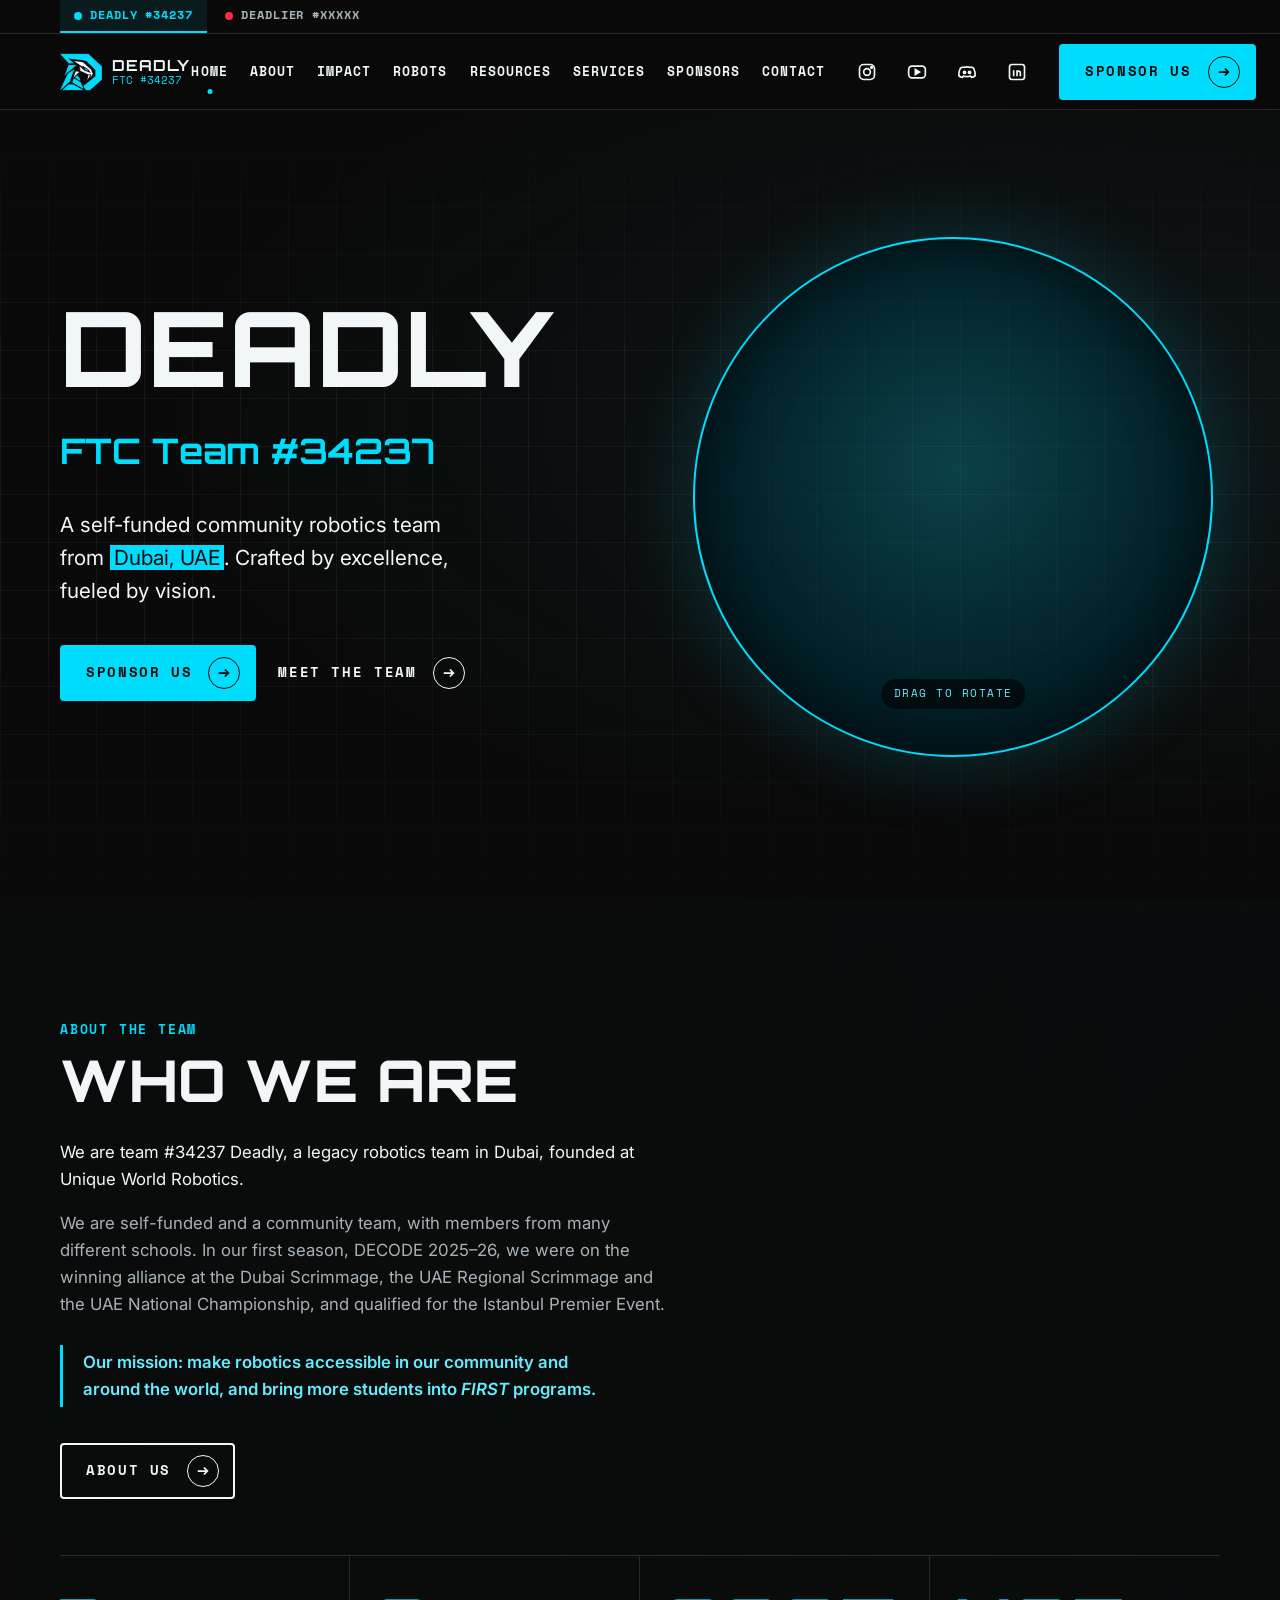
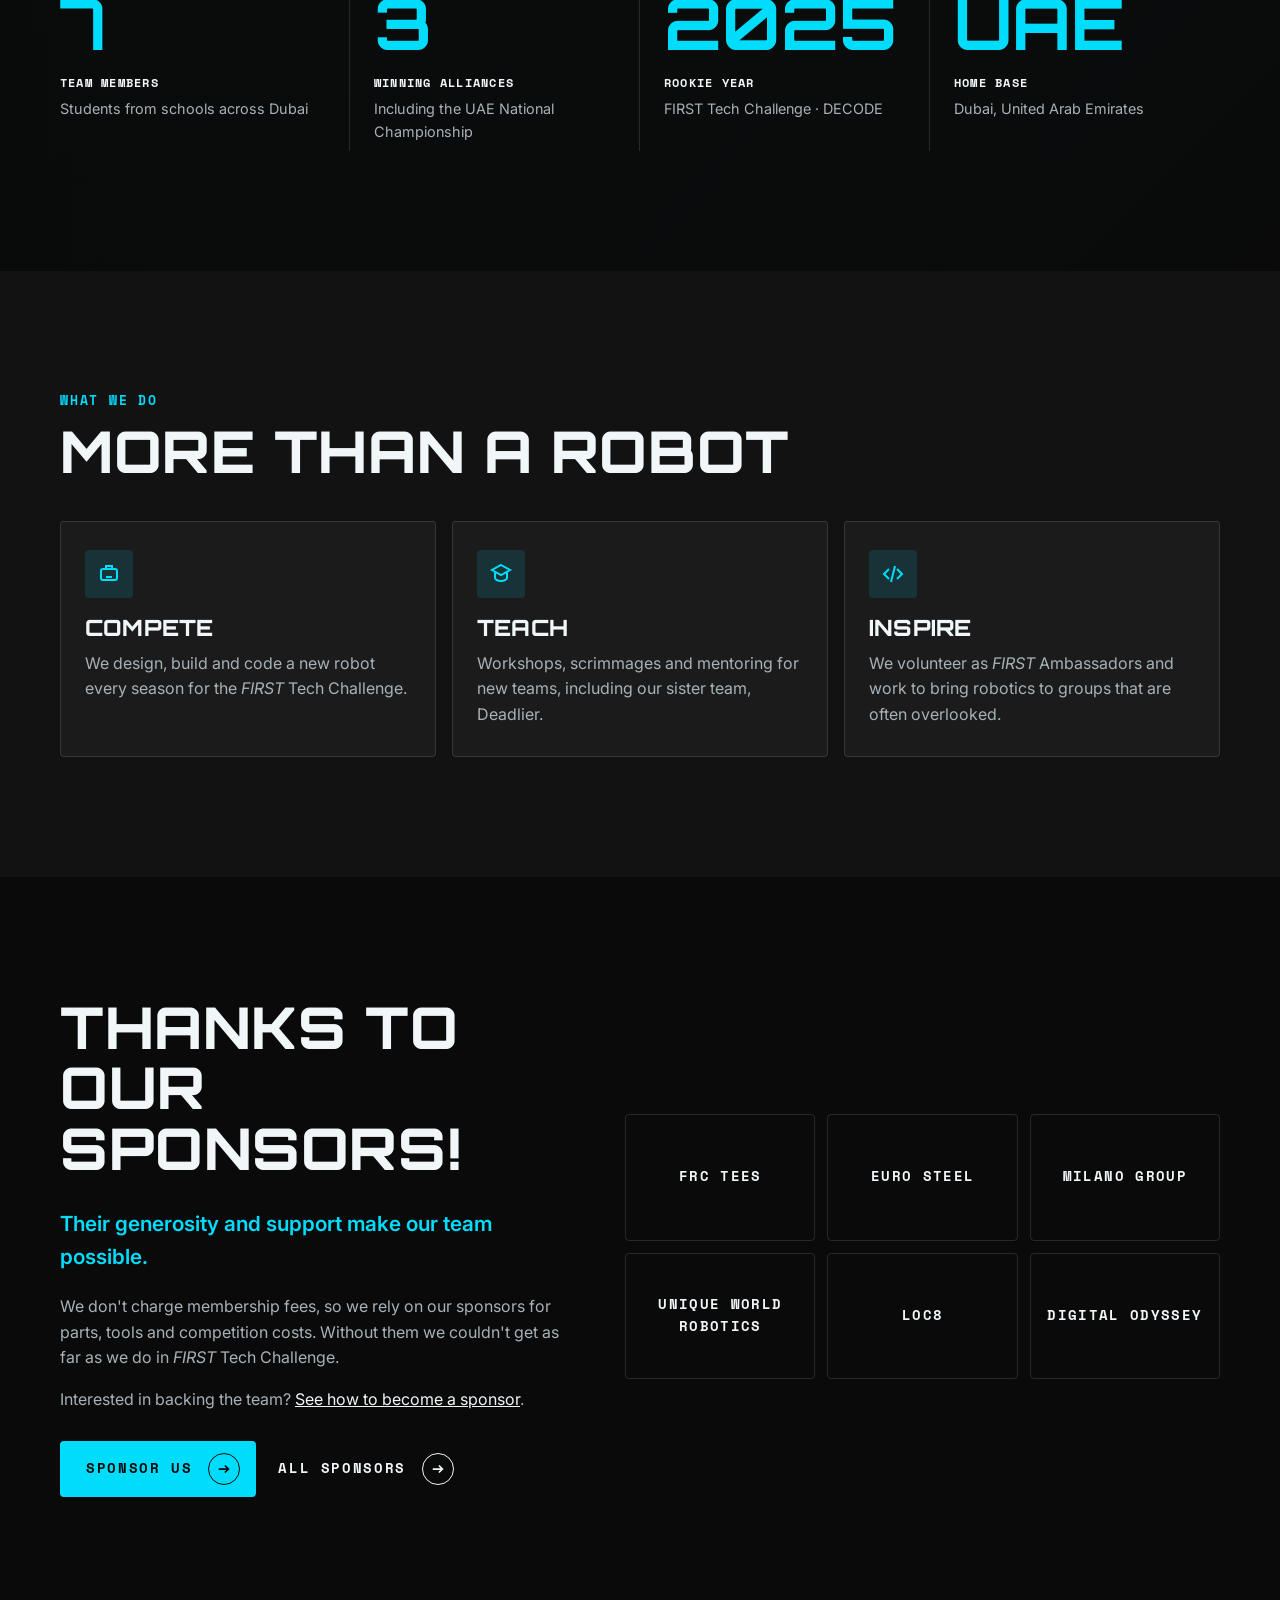
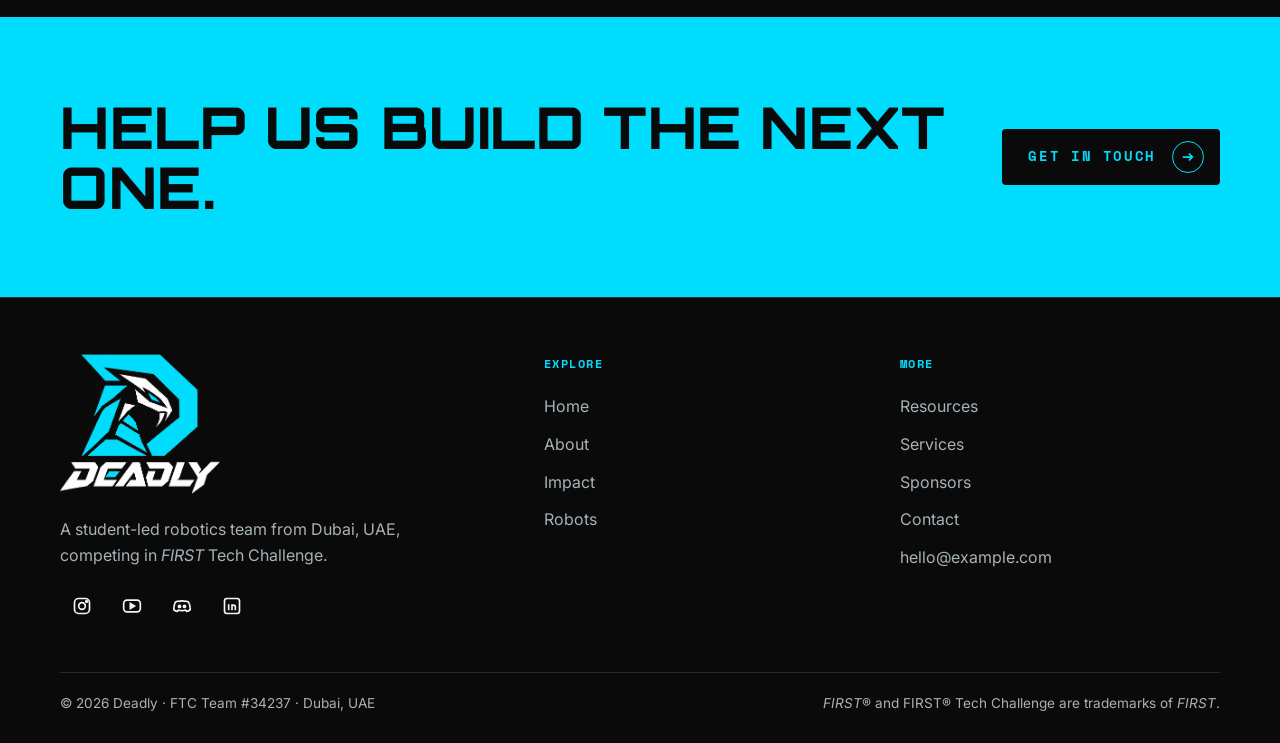
==== index.html @ f4e53aa3 "Fill in content from the portfolio draft and add a Deadlier tab Pulls Deadly's own content from the " ====
<!doctype html>
<html lang="en" class="no-js">
<head>
  <meta charset="utf-8">
  <meta name="viewport" content="width=device-width, initial-scale=1, viewport-fit=cover">
  <title>Deadly · FTC Team #34237</title>
  <meta name="description" content="Deadly is FIRST Tech Challenge Team #34237, a student-led robotics team from Dubai, UAE.">
  <meta name="theme-color" content="#0a0a0a">
  <link rel="icon" href="assets/img/logo.png" type="image/png">
  <link rel="apple-touch-icon" href="assets/img/apple-touch-icon.png">
  <link rel="preconnect" href="https://fonts.googleapis.com">
  <link rel="preconnect" href="https://fonts.gstatic.com" crossorigin>
  <link href="https://fonts.googleapis.com/css2?family=Inter:wght@400;500;600;700&family=Orbitron:wght@600;700;800&family=Space+Mono:wght@400;700&display=swap" rel="stylesheet">
  <link rel="stylesheet" href="assets/css/style.css">
</head>
<body>
  <div data-include="header"></div>

  <main id="main">
    <!-- HERO -->
    <!-- To show a team photo behind the hero, save it as assets/img/hero.jpg and change the next line to:
         <section class="hero" style="--hero-photo: url('assets/img/hero.jpg')"> -->
    <section class="hero">
      <div class="hero-bg" aria-hidden="true"></div>
      <div class="container">
        <div>
          <h1>Deadly</h1>
          <p class="team-no">FTC Team #34237</p>
          <p class="lead">A self-funded community robotics team from <span class="highlight">Dubai, UAE</span>. Crafted by excellence, fueled by vision.</p>
          <div class="btn-row">
            <a class="btn" href="sponsors.html#become">Sponsor us</a>
            <a class="btn btn--ghost" href="about.html#team">Meet the team</a>
          </div>
        </div>
        <div class="hero-visual">
          <canvas id="robot-cloud" aria-label="Rotating 3D point-cloud model of a robot showing team number 34237" role="img"></canvas>
          <span class="hint">Drag to rotate</span>
        </div>
      </div>
    </section>

    <!-- WHO WE ARE -->
    <!-- For a background photo: <section class="section section--photo" style="--section-photo: url('assets/img/team.jpg')"> -->
    <section class="section section--photo">
      <div class="container">
        <div class="prose reveal">
          <span class="eyebrow">About the team</span>
          <h2>Who we are</h2>
          <p class="lead">We are team #34237 Deadly, a legacy robotics team in Dubai, founded at Unique World Robotics.</p>
          <p class="muted">We are self-funded and a community team, with members from many different schools. In our first season, DECODE 2025–26, we were on the winning alliance at the Dubai Scrimmage, the UAE Regional Scrimmage and the UAE National Championship, and qualified for the Istanbul Premier Event.</p>
          <p class="mission">Our mission: make robotics accessible in our community and around the world, and bring more students into <em>FIRST</em> programs.</p>
          <a class="btn btn--outline" href="about.html">About us</a>
        </div>

        <div class="stats reveal">
          <div class="stat">
            <div class="stat-value" data-count="7">7</div>
            <div class="stat-label">Team members</div>
            <div class="stat-sub">Students from schools across Dubai</div>
          </div>
          <div class="stat">
            <div class="stat-value" data-count="3">3</div>
            <div class="stat-label">Winning alliances</div>
            <div class="stat-sub">Including the UAE National Championship</div>
          </div>
          <div class="stat">
            <div class="stat-value">2025</div>
            <div class="stat-label">Rookie year</div>
            <div class="stat-sub">FIRST Tech Challenge · DECODE</div>
          </div>
          <div class="stat">
            <div class="stat-value">UAE</div>
            <div class="stat-label">Home base</div>
            <div class="stat-sub">Dubai, United Arab Emirates</div>
          </div>
        </div>
      </div>
    </section>

    <!-- WHAT WE DO -->
    <section class="section section--alt">
      <div class="container">
        <div class="section-head reveal">
          <span class="eyebrow">What we do</span>
          <h2>More than a robot</h2>
        </div>
        <div class="grid grid--3">
          <article class="card reveal">
            <div class="icon"><svg viewBox="0 0 24 24" fill="none" stroke="currentColor" stroke-width="2"><rect x="4" y="7" width="16" height="11" rx="2"/><path d="M9 7V4h6v3M8 12h.01M16 12h.01M9 15h6"/></svg></div>
            <h3>Compete</h3>
            <p class="muted">We design, build and code a new robot every season for the <em>FIRST</em> Tech Challenge.</p>
          </article>
          <article class="card reveal">
            <div class="icon"><svg viewBox="0 0 24 24" fill="none" stroke="currentColor" stroke-width="2"><path d="M12 3l9 5-9 5-9-5 9-5z"/><path d="M6 10.5V16c0 1.5 2.7 3 6 3s6-1.5 6-3v-5.5"/></svg></div>
            <h3>Teach</h3>
            <p class="muted">Workshops, scrimmages and mentoring for new teams, including our sister team, Deadlier.</p>
          </article>
          <article class="card reveal">
            <div class="icon"><svg viewBox="0 0 24 24" fill="none" stroke="currentColor" stroke-width="2"><path d="M8 7l-5 5 5 5M16 7l5 5-5 5M14 4l-4 16"/></svg></div>
            <h3>Inspire</h3>
            <p class="muted">We volunteer as <em>FIRST</em> Ambassadors and work to bring robotics to groups that are often overlooked.</p>
          </article>
        </div>
      </div>
    </section>

    <!-- SPONSORS -->
    <section class="section">
      <div class="container sponsor-layout">
        <div class="reveal">
          <h2>Thanks to our sponsors!</h2>
          <p class="lead accent" style="font-weight:600">Their generosity and support make our team possible.</p>
          <p class="muted">We don't charge membership fees, so we rely on our sponsors for parts, tools and competition costs. Without them we couldn't get as far as we do in <em>FIRST</em> Tech Challenge.</p>
          <p class="muted">Interested in backing the team? <a href="sponsors.html#become" style="color:var(--text)">See how to become a sponsor</a>.</p>
          <div class="btn-row" style="margin-top:28px">
            <a class="btn" href="sponsors.html#become">Sponsor us</a>
            <a class="btn btn--ghost" href="sponsors.html">All sponsors</a>
          </div>
        </div>
        <!-- TODO: swap each name for a logo: <a class="sponsor-slot" href="..."><img src="assets/img/sponsors/name.png" alt="Sponsor name"></a> -->
        <div class="sponsor-grid reveal">
          <span class="sponsor-slot sponsor-slot--name">FRC Tees</span>
          <span class="sponsor-slot sponsor-slot--name">Euro Steel</span>
          <span class="sponsor-slot sponsor-slot--name">Milano Group</span>
          <span class="sponsor-slot sponsor-slot--name">Unique World Robotics</span>
          <span class="sponsor-slot sponsor-slot--name">LOC8</span>
          <span class="sponsor-slot sponsor-slot--name">Digital Odyssey</span>
        </div>
      </div>
    </section>

    <section class="cta-band">
      <div class="container">
        <h2>Help us build the next one.</h2>
        <a class="btn" href="contact.html">Get in touch</a>
      </div>
    </section>
  </main>

  <div data-include="footer"></div>
  <script src="assets/js/site.js"></script>
  <script src="assets/js/hero.js"></script>
</body>
</html>
---- assets/css/style.css ----
/* =========================================================
   Deadly · FTC Team #34237 — site styles
   Mobile-first. Brand colors live in :root below.
   ========================================================= */

:root {
  --cyan: #00dcfc;
  --cyan-bright: #66ebff;
  --cyan-deep: #0098b0;
  --cyan-rgb: 0, 220, 252;
  --tint: #032a33;
  --black: #0a0a0a;
  --black-2: #121212;
  --black-3: #1b1b1b;
  --line: rgba(255, 255, 255, 0.12);
  --text: #f1f6f8;
  --muted: #a7b2b8;

  --font-display: "Orbitron", "Arial Black", sans-serif;
  --font-mono: "Space Mono", ui-monospace, monospace;
  --font-body: "Inter", system-ui, -apple-system, "Segoe UI", sans-serif;

  --gutter: 16px;
  --max: 1240px;
  --header-h: 64px;
  --switch-h: 34px;
  --radius: 4px;
}

@media (min-width: 900px) {
  :root { --gutter: 40px; --header-h: 76px; }
}

*, *::before, *::after { box-sizing: border-box; }

html { scroll-behavior: smooth; -webkit-text-size-adjust: 100%; }

body {
  margin: 0;
  background: var(--black);
  color: var(--text);
  font-family: var(--font-body);
  font-size: 16px;
  line-height: 1.6;
  overflow-x: hidden;
}

img { max-width: 100%; display: block; }
a { color: inherit; }

::selection { background: var(--cyan); color: var(--black); }

.container {
  width: 100%;
  max-width: var(--max);
  margin: 0 auto;
  padding: 0 var(--gutter);
}

.skip-link {
  position: absolute; left: -999px; top: 8px;
  background: var(--cyan); color: var(--black);
  padding: 8px 12px; z-index: 100; font-weight: 700;
}
.skip-link:focus { left: 8px; }

:focus-visible { outline: 2px solid var(--cyan); outline-offset: 3px; }

/* ---------- Typography ---------- */

h1, h2, h3 {
  font-family: var(--font-display);
  font-weight: 800;
  line-height: 1.05;
  margin: 0 0 0.5em;
  letter-spacing: 0.01em;
  text-transform: uppercase;
}
h1 { font-size: clamp(2.6rem, 11vw, 6.5rem); }
h2 { font-size: clamp(1.9rem, 6.5vw, 3.6rem); }
h3 { font-size: clamp(1.1rem, 3.5vw, 1.4rem); }

p { margin: 0 0 1em; }

.eyebrow {
  font-family: var(--font-mono);
  font-weight: 700;
  text-transform: uppercase;
  letter-spacing: 0.14em;
  font-size: 0.8rem;
  color: var(--cyan);
  margin-bottom: 0.75em;
  display: block;
}

.accent { color: var(--cyan); }

.highlight {
  background: var(--cyan);
  color: var(--black);
  padding: 0 0.2em;
  -webkit-box-decoration-break: clone;
  box-decoration-break: clone;
}

.lead { font-size: clamp(1.05rem, 2.6vw, 1.3rem); }
.muted { color: var(--muted); }

/* ---------- Buttons ---------- */

.btn {
  display: inline-flex;
  align-items: center;
  gap: 16px;
  min-height: 52px;
  padding: 10px 14px 10px 24px;
  font-family: var(--font-mono);
  font-weight: 700;
  font-size: 0.85rem;
  letter-spacing: 0.12em;
  text-transform: uppercase;
  text-decoration: none;
  border: 2px solid var(--cyan);
  background: var(--cyan);
  color: var(--black);
  border-radius: var(--radius);
  cursor: pointer;
  white-space: nowrap;
  transition: background 0.2s, color 0.2s, transform 0.2s;
}
.btn .arrow {
  width: 32px; height: 32px;
  border: 1.5px solid currentColor;
  border-radius: 50%;
  display: grid; place-items: center;
  flex-shrink: 0;
  transition: transform 0.2s;
}
.btn .arrow svg { width: 14px; height: 14px; }
.btn:hover { background: var(--cyan-bright); border-color: var(--cyan-bright); }
.btn:hover .arrow { transform: translateX(3px); }

.btn--outline { background: transparent; color: var(--text); border-color: var(--text); }
.btn--outline:hover { background: var(--text); color: var(--black); border-color: var(--text); }

.btn--ghost { background: transparent; color: var(--text); border-color: transparent; padding-left: 0; }
.btn--ghost:hover { background: transparent; color: var(--cyan); border-color: transparent; }

.btn-row { display: flex; flex-wrap: wrap; gap: 12px 20px; align-items: center; }

/* ---------- Team switcher + header ---------- */

.site-top { position: sticky; top: 0; z-index: 50; }

.team-switch {
  height: var(--switch-h);
  background: var(--black);
  border-bottom: 1px solid var(--line);
}
.team-switch .container { height: 100%; display: flex; gap: 4px; }
.team-switch a {
  --tab: 0, 220, 252;
  display: flex; align-items: center; gap: 8px;
  padding: 0 14px;
  font-family: var(--font-mono); font-weight: 700; font-size: 0.72rem;
  letter-spacing: 0.08em; text-transform: uppercase; text-decoration: none;
  color: var(--muted);
  border-bottom: 2px solid transparent;
  transition: color 0.2s, background 0.2s;
}
.team-switch a::before {
  content: ""; width: 8px; height: 8px; border-radius: 50%;
  background: rgb(var(--tab));
}
.team-switch a.deadlier { --tab: 255, 42, 61; }
.team-switch a:hover { color: var(--text); background: var(--black-3); }
.team-switch a[aria-current="true"] {
  color: rgb(var(--tab));
  border-bottom-color: rgb(var(--tab));
  background: rgba(var(--tab), 0.08);
}

.site-header {
  height: var(--header-h);
  background: rgba(10, 10, 10, 0.97);
  border-bottom: 1px solid var(--line);
}
.site-header .container {
  height: 100%;
  display: flex;
  align-items: center;
  justify-content: space-between;
  gap: 16px;
}

.brand { display: flex; align-items: center; gap: 10px; text-decoration: none; }
.brand img { height: 42px; width: auto; }
.brand-text { display: flex; flex-direction: column; line-height: 1.05; }
.brand-text strong { font-family: var(--font-display); font-size: 0.95rem; letter-spacing: 0.06em; }
.brand-text span { font-family: var(--font-mono); font-size: 0.7rem; color: var(--cyan); }

.nav-toggle {
  width: 48px; height: 48px;
  display: grid; place-items: center;
  background: transparent;
  border: 1px solid var(--line);
  border-radius: var(--radius);
  color: var(--text);
  cursor: pointer;
}
.nav-toggle span, .nav-toggle span::before, .nav-toggle span::after {
  display: block; width: 22px; height: 2px; background: currentColor;
  position: relative; transition: transform 0.25s, background 0.25s;
}
.nav-toggle span::before, .nav-toggle span::after { content: ""; position: absolute; left: 0; }
.nav-toggle span::before { top: -7px; }
.nav-toggle span::after { top: 7px; }
.nav-open .nav-toggle span { background: transparent; }
.nav-open .nav-toggle span::before { transform: translateY(7px) rotate(45deg); }
.nav-open .nav-toggle span::after { transform: translateY(-7px) rotate(-45deg); }

.site-nav {
  position: fixed;
  inset: calc(var(--switch-h) + var(--header-h)) 0 0 0;
  background: var(--black);
  padding: 24px var(--gutter) 40px;
  display: flex;
  flex-direction: column;
  gap: 28px;
  overflow-y: auto;
  opacity: 0;
  transform: translateY(-12px);
  visibility: hidden;
  transition: opacity 0.25s ease, transform 0.25s ease, visibility 0s linear 0.25s;
}
.nav-open .site-nav { opacity: 1; transform: none; visibility: visible; transition: opacity 0.25s ease, transform 0.25s ease; }
.nav-open { overflow: hidden; }

.nav-links { list-style: none; margin: 0; padding: 0; }
.nav-links a {
  display: block;
  padding: 14px 0;
  border-bottom: 1px solid var(--line);
  font-family: var(--font-mono);
  font-weight: 700;
  font-size: 1.05rem;
  letter-spacing: 0.08em;
  text-transform: uppercase;
  text-decoration: none;
}
.nav-links a[aria-current="page"] { color: var(--cyan); }

.socials { display: flex; gap: 6px; }
.socials a {
  width: 44px; height: 44px;
  display: grid; place-items: center;
  border-radius: var(--radius);
  color: var(--text);
  transition: color 0.2s, background 0.2s;
}
.socials a:hover { color: var(--cyan); background: var(--black-3); }
.socials svg { width: 20px; height: 20px; }

@media (min-width: 1100px) {
  /* blur only on desktop: on mobile it would trap the fixed menu panel inside the header */
  .site-header {
    background: rgba(10, 10, 10, 0.88);
    backdrop-filter: blur(10px);
    -webkit-backdrop-filter: blur(10px);
  }
  .nav-toggle { display: none; }
  .site-nav {
    position: static;
    opacity: 1;
    transform: none;
    visibility: visible;
    background: transparent;
    padding: 0;
    flex-direction: row;
    align-items: center;
    gap: 20px;
    overflow: visible;
    flex: 1;
    justify-content: flex-end;
    transition: none;
  }
  .nav-links { display: flex; gap: 22px; margin-right: auto; margin-left: 28px; }
  .nav-links a {
    border: 0;
    padding: 6px 0;
    font-size: 0.82rem;
    position: relative;
  }
  .nav-links a[aria-current="page"] { color: var(--text); }
  .nav-links a::after {
    content: ""; position: absolute; left: 50%; bottom: -6px;
    width: 5px; height: 5px; border-radius: 50%;
    background: var(--cyan);
    transform: translateX(-50%) scale(0);
    transition: transform 0.2s;
  }
  .nav-links a:hover::after, .nav-links a[aria-current="page"]::after { transform: translateX(-50%) scale(1); }
  .site-nav .btn { min-height: 48px; }
}

/* ---------- Hero ---------- */

.hero {
  position: relative;
  min-height: calc(100svh - var(--switch-h) - var(--header-h));
  display: flex;
  align-items: center;
  padding: 48px 0 64px;
  overflow: hidden;
  isolation: isolate;
}
.hero-bg {
  position: absolute; inset: 0; z-index: -1;
  background:
    linear-gradient(90deg, rgba(10,10,10,0.95) 0%, rgba(10,10,10,0.7) 55%, rgba(10,10,10,0.55) 100%),
    radial-gradient(ellipse at 75% 40%, rgba(var(--cyan-rgb), 0.18), transparent 60%),
    var(--hero-photo, none) center / cover no-repeat,
    var(--black);
  filter: saturate(0.6);
}
.hero-bg::after {
  /* faint grid, echoing a competition field */
  content: ""; position: absolute; inset: 0;
  background-image:
    linear-gradient(var(--line) 1px, transparent 1px),
    linear-gradient(90deg, var(--line) 1px, transparent 1px);
  background-size: 48px 48px;
  mask-image: linear-gradient(180deg, transparent, #000 30%, #000 70%, transparent);
  -webkit-mask-image: linear-gradient(180deg, transparent, #000 30%, #000 70%, transparent);
  opacity: 0.35;
}

.hero .container { display: grid; gap: 40px; align-items: center; }
.hero h1 { margin-bottom: 0.2em; }
.hero .team-no {
  font-family: var(--font-display);
  font-weight: 700;
  color: var(--cyan);
  font-size: clamp(1.4rem, 5vw, 2.2rem);
  margin: 0 0 0.8em;
}
.hero .lead { max-width: 30ch; margin-bottom: 1.8em; }

.hero-visual {
  position: relative;
  width: min(100%, 520px);
  aspect-ratio: 1;
  margin: 0 auto;
  border-radius: 50%;
  border: 2px solid var(--cyan);
  background: radial-gradient(circle at 50% 45%, rgba(var(--cyan-rgb), 0.22), rgba(0,30,38,0.85) 70%);
  box-shadow: 0 0 80px rgba(var(--cyan-rgb), 0.18), inset 0 0 60px rgba(0,0,0,0.6);
  overflow: hidden;
  touch-action: pan-y;
  cursor: grab;
}
.hero-visual:active { cursor: grabbing; }
.hero-visual canvas { width: 100%; height: 100%; display: block; }
.hero-visual .hint {
  position: absolute; left: 50%; bottom: 9%;
  transform: translateX(-50%);
  font-family: var(--font-mono); font-size: 0.68rem; letter-spacing: 0.14em;
  text-transform: uppercase; color: var(--cyan-bright);
  background: rgba(0,0,0,0.6); padding: 6px 12px; border-radius: 99px;
  white-space: nowrap; pointer-events: none;
}

@media (min-width: 900px) {
  .hero .container { grid-template-columns: 1.1fr 1fr; }
}

/* ---------- Sections ---------- */

.section { padding: clamp(64px, 12vw, 120px) 0; position: relative; }
.section--alt { background: var(--black-2); }
.section--photo { isolation: isolate; overflow: hidden; }
.section--photo::before {
  content: ""; position: absolute; inset: 0; z-index: -1;
  background:
    linear-gradient(90deg, rgba(10,10,10,0.96) 0%, rgba(10,10,10,0.82) 50%, rgba(10,10,10,0.6) 100%),
    var(--section-photo, none) center / cover no-repeat,
    linear-gradient(135deg, #021a20, var(--black));
  filter: saturate(0.6);
}

.section-head { max-width: 760px; margin-bottom: 40px; }

.prose { max-width: 620px; }
.prose p { font-size: 1.05rem; }

.mission {
  border-left: 3px solid var(--cyan);
  padding: 4px 0 4px 20px;
  margin: 28px 0 36px;
  color: var(--cyan-bright);
  font-weight: 600;
  font-size: 1.08rem;
  max-width: 560px;
}

/* ---------- Stats ---------- */

.stats {
  display: grid;
  grid-template-columns: repeat(2, 1fr);
  margin-top: 56px;
  border-top: 1px solid var(--line);
}
.stat {
  padding: 24px 16px 8px 0;
  border-bottom: 1px solid var(--line);
}
.stat:nth-child(odd) { padding-right: 16px; border-right: 1px solid var(--line); }
.stat:nth-child(even) { padding-left: 16px; }
.stat-value {
  font-family: var(--font-display);
  font-weight: 700;
  color: var(--cyan);
  font-size: clamp(2.4rem, 10vw, 4.4rem);
  line-height: 1;
  margin-bottom: 14px;
}
.stat-value sup { font-size: 0.45em; }
.stat-label {
  font-family: var(--font-mono); font-weight: 700; text-transform: uppercase;
  letter-spacing: 0.1em; font-size: 0.78rem; margin-bottom: 4px;
}
.stat-sub { color: var(--muted); font-size: 0.9rem; }

@media (min-width: 900px) {
  .stats { grid-template-columns: repeat(4, 1fr); }
  .stat, .stat:nth-child(odd), .stat:nth-child(even) {
    padding: 32px 24px 8px; border-bottom: 0; border-right: 1px solid var(--line);
  }
  .stat:first-child { padding-left: 0; }
  .stat:last-child { border-right: 0; }
}

/* ---------- Cards / grids ---------- */

.grid { display: grid; gap: 16px; }
@media (min-width: 640px) { .grid--2, .grid--3, .grid--4 { grid-template-columns: repeat(2, 1fr); } }
@media (min-width: 960px) {
  .grid--3 { grid-template-columns: repeat(3, 1fr); }
  .grid--4 { grid-template-columns: repeat(4, 1fr); }
}

.card {
  background: var(--black-3);
  border: 1px solid var(--line);
  border-radius: var(--radius);
  padding: 28px 24px;
  transition: border-color 0.2s, transform 0.2s;
}
.card:hover { border-color: var(--cyan); transform: translateY(-3px); }
.card .icon {
  width: 48px; height: 48px; display: grid; place-items: center;
  background: rgba(var(--cyan-rgb), 0.12); color: var(--cyan);
  border-radius: var(--radius); margin-bottom: 18px;
}
.card .icon svg { width: 24px; height: 24px; }
.card p:last-child { margin-bottom: 0; }
.card ul { margin: 0; padding-left: 18px; }
.card li + li { margin-top: 6px; }
.card .tag {
  display: inline-block; font-family: var(--font-mono); font-size: 0.72rem;
  letter-spacing: 0.1em; text-transform: uppercase; color: var(--cyan);
  margin-bottom: 10px;
}

/* ---------- Team members ---------- */

.member { text-align: left; padding: 0; overflow: hidden; }
.member .photo {
  aspect-ratio: 1;
  background: linear-gradient(135deg, var(--tint), #111);
  display: grid; place-items: center;
  font-family: var(--font-display); font-size: 2.6rem; color: var(--cyan);
  overflow: hidden;
}
.member .photo img { width: 100%; height: 100%; object-fit: cover; filter: grayscale(0.2); }
.member .info { padding: 16px 18px 20px; }
.member h3 { margin-bottom: 4px; font-size: 1rem; }
.member .role { font-family: var(--font-mono); font-size: 0.78rem; color: var(--cyan); text-transform: uppercase; letter-spacing: 0.08em; }

.member-grid { grid-template-columns: repeat(2, 1fr); }
@media (min-width: 760px) { .member-grid { grid-template-columns: repeat(3, 1fr); } }
@media (min-width: 1060px) { .member-grid { grid-template-columns: repeat(4, 1fr); } }

/* ---------- Sponsors ---------- */

.sponsor-layout { display: grid; gap: 48px; align-items: center; }
@media (min-width: 960px) { .sponsor-layout { grid-template-columns: 1fr 1.15fr; } }

.sponsor-grid {
  display: grid;
  grid-template-columns: repeat(2, 1fr);
  gap: 12px;
}
@media (min-width: 640px) { .sponsor-grid { grid-template-columns: repeat(3, 1fr); } }

.sponsor-slot {
  aspect-ratio: 3 / 2;
  display: grid; place-items: center;
  border: 1px dashed rgba(var(--cyan-rgb), 0.4);
  border-radius: var(--radius);
  color: var(--muted);
  font-family: var(--font-mono);
  font-size: 0.75rem;
  letter-spacing: 0.1em;
  text-transform: uppercase;
  text-align: center;
  padding: 12px;
  text-decoration: none;
  transition: border-color 0.2s, color 0.2s, background 0.2s;
}
.sponsor-slot:hover { border-color: var(--cyan); color: var(--cyan); background: rgba(var(--cyan-rgb), 0.05); }
.sponsor-slot--name {
  border-style: solid; border-color: var(--line);
  color: var(--text); font-size: 0.85rem; font-weight: 700;
}
.sponsor-slot img { max-height: 70%; width: auto; filter: grayscale(1) brightness(1.6); transition: filter 0.2s; }
.sponsor-slot:hover img { filter: none; }

.badge {
  display: inline-flex; align-items: center; gap: 8px;
  color: var(--muted); font-size: 0.9rem; margin-top: 20px;
}
.badge svg { width: 18px; height: 18px; color: var(--cyan); }

.tier { display: flex; flex-direction: column; }
.tier h3 { color: var(--cyan); margin-bottom: 6px; }
.tier .price {
  font-family: var(--font-display); font-weight: 800;
  font-size: clamp(2rem, 7vw, 2.4rem); line-height: 1; margin: 0 0 20px;
}
.tier--platinum { border-color: var(--cyan); background: linear-gradient(180deg, rgba(var(--cyan-rgb), 0.12), var(--black-3) 60%); }
.benefits { list-style: none; margin: 0; padding: 0; }
.benefits li {
  display: flex; justify-content: space-between; align-items: baseline; gap: 12px;
  padding: 10px 0; border-top: 1px solid var(--line); font-size: 0.92rem;
}
.benefits span { color: var(--muted); white-space: nowrap; }
.benefits strong { text-align: right; font-weight: 600; }
.benefits strong.no { color: #5f686d; font-weight: 400; }

/* ---------- Budget breakdown ---------- */

.budget { display: grid; gap: 16px; }
@media (min-width: 760px) { .budget { grid-template-columns: repeat(2, 1fr); } }
.budget .card h3 { display: flex; justify-content: space-between; gap: 12px; }
.budget .card h3 span { color: var(--cyan); }
.bar { height: 6px; background: var(--black); border-radius: 3px; margin: 4px 0 16px; overflow: hidden; }
.bar span { display: block; height: 100%; background: var(--cyan); }

.quote {
  font-size: clamp(1.15rem, 3vw, 1.5rem); font-weight: 600; line-height: 1.4;
  margin: 0 0 12px; max-width: 34ch;
}

/* ---------- Page hero (inner pages) ---------- */

.page-hero {
  padding: clamp(56px, 12vw, 110px) 0 clamp(40px, 8vw, 70px);
  border-bottom: 1px solid var(--line);
  background:
    radial-gradient(ellipse at 85% 0%, rgba(var(--cyan-rgb), 0.2), transparent 55%),
    var(--black);
}
.page-hero h1 { font-size: clamp(2.3rem, 9vw, 5rem); }
.page-hero p { max-width: 620px; }

/* ---------- Timeline ---------- */

.timeline { list-style: none; margin: 0; padding: 0; border-left: 2px solid var(--line); }
.timeline li { position: relative; padding: 0 0 32px 28px; }
.timeline li::before {
  content: ""; position: absolute; left: -7px; top: 6px;
  width: 12px; height: 12px; border-radius: 50%;
  background: var(--cyan); box-shadow: 0 0 0 4px var(--black);
}
.timeline .when { font-family: var(--font-mono); color: var(--cyan); font-size: 0.8rem; letter-spacing: 0.1em; text-transform: uppercase; }
.timeline h3 { margin: 4px 0 6px; }

/* ---------- Forms ---------- */

.form { display: grid; gap: 16px; }
.field label {
  display: block; font-family: var(--font-mono); font-size: 0.78rem;
  letter-spacing: 0.1em; text-transform: uppercase; margin-bottom: 6px;
}
.field input, .field textarea, .field select {
  width: 100%; min-height: 50px;
  background: var(--black-3); color: var(--text);
  border: 1px solid var(--line); border-radius: var(--radius);
  padding: 12px 14px; font: inherit; font-size: 16px; /* 16px stops iOS zoom */
}
.field textarea { min-height: 140px; resize: vertical; }
.field input:focus, .field textarea:focus, .field select:focus { outline: none; border-color: var(--cyan); }

.contact-layout { display: grid; gap: 40px; }
@media (min-width: 900px) { .contact-layout { grid-template-columns: 1fr 1.2fr; } }
.contact-list { list-style: none; padding: 0; margin: 0 0 28px; }
.contact-list li { padding: 14px 0; border-bottom: 1px solid var(--line); }
.contact-list span { display: block; font-family: var(--font-mono); font-size: 0.75rem; color: var(--cyan); letter-spacing: 0.1em; text-transform: uppercase; }
.contact-list a { text-decoration: none; font-weight: 600; }
.contact-list a:hover { color: var(--cyan); }

/* ---------- CTA band ---------- */

.cta-band {
  background: var(--cyan);
  color: var(--black);
  padding: clamp(48px, 9vw, 80px) 0;
}
.cta-band .container { display: grid; gap: 24px; align-items: center; }
.cta-band h2 { margin: 0; }
.cta-band .btn { background: var(--black); color: var(--cyan); border-color: var(--black); }
.cta-band .btn:hover { background: #222; border-color: #222; }
@media (min-width: 900px) { .cta-band .container { grid-template-columns: 1fr auto; } }

/* ---------- Footer ---------- */

.site-footer { border-top: 1px solid var(--line); padding: 56px 0 28px; background: var(--black); }
.footer-grid { display: grid; gap: 36px; }
@media (min-width: 760px) { .footer-grid { grid-template-columns: 1.4fr 1fr 1fr; } }
.footer-logo { display: inline-block; }
.footer-logo img { width: 160px; height: auto; }
.site-footer h4 {
  font-family: var(--font-mono); font-size: 0.78rem; letter-spacing: 0.12em;
  text-transform: uppercase; color: var(--cyan); margin: 0 0 14px;
}
.site-footer ul { list-style: none; margin: 0; padding: 0; }
.site-footer li a { display: inline-block; padding: 6px 0; text-decoration: none; color: var(--muted); }
.site-footer li a:hover { color: var(--cyan); }
.footer-bottom {
  margin-top: 44px; padding-top: 20px; border-top: 1px solid var(--line);
  display: flex; flex-wrap: wrap; gap: 8px 24px; justify-content: space-between;
  color: var(--muted); font-size: 0.85rem;
}

/* ---------- Deadlier theme (sister team) ----------
   Pages with <html data-team="deadlier"> swap the cyan accent for red.
   The logo is tinted red until Deadlier has its own. */

[data-team="deadlier"] {
  --cyan: #ff2a3d;
  --cyan-bright: #ff6b78;
  --cyan-deep: #b3101f;
  --cyan-rgb: 255, 42, 61;
  --tint: #330309;
}
[data-team="deadlier"] .brand img,
[data-team="deadlier"] .footer-logo img { filter: hue-rotate(165deg) saturate(1.4); }

/* ---------- Placeholder marker (remove once real content is in) ---------- */

.todo {
  outline: 1px dashed rgba(var(--cyan-rgb), 0.55);
  outline-offset: 4px;
}

/* ---------- Reveal on scroll ---------- */

.reveal { opacity: 0; transform: translateY(24px); transition: opacity 0.7s ease, transform 0.7s ease; }
.reveal.is-visible { opacity: 1; transform: none; }
.no-js .reveal { opacity: 1; transform: none; }

@media (prefers-reduced-motion: reduce) {
  html { scroll-behavior: auto; }
  .reveal { opacity: 1; transform: none; transition: none; }
  * { transition-duration: 0.01ms !important; animation-duration: 0.01ms !important; }
}
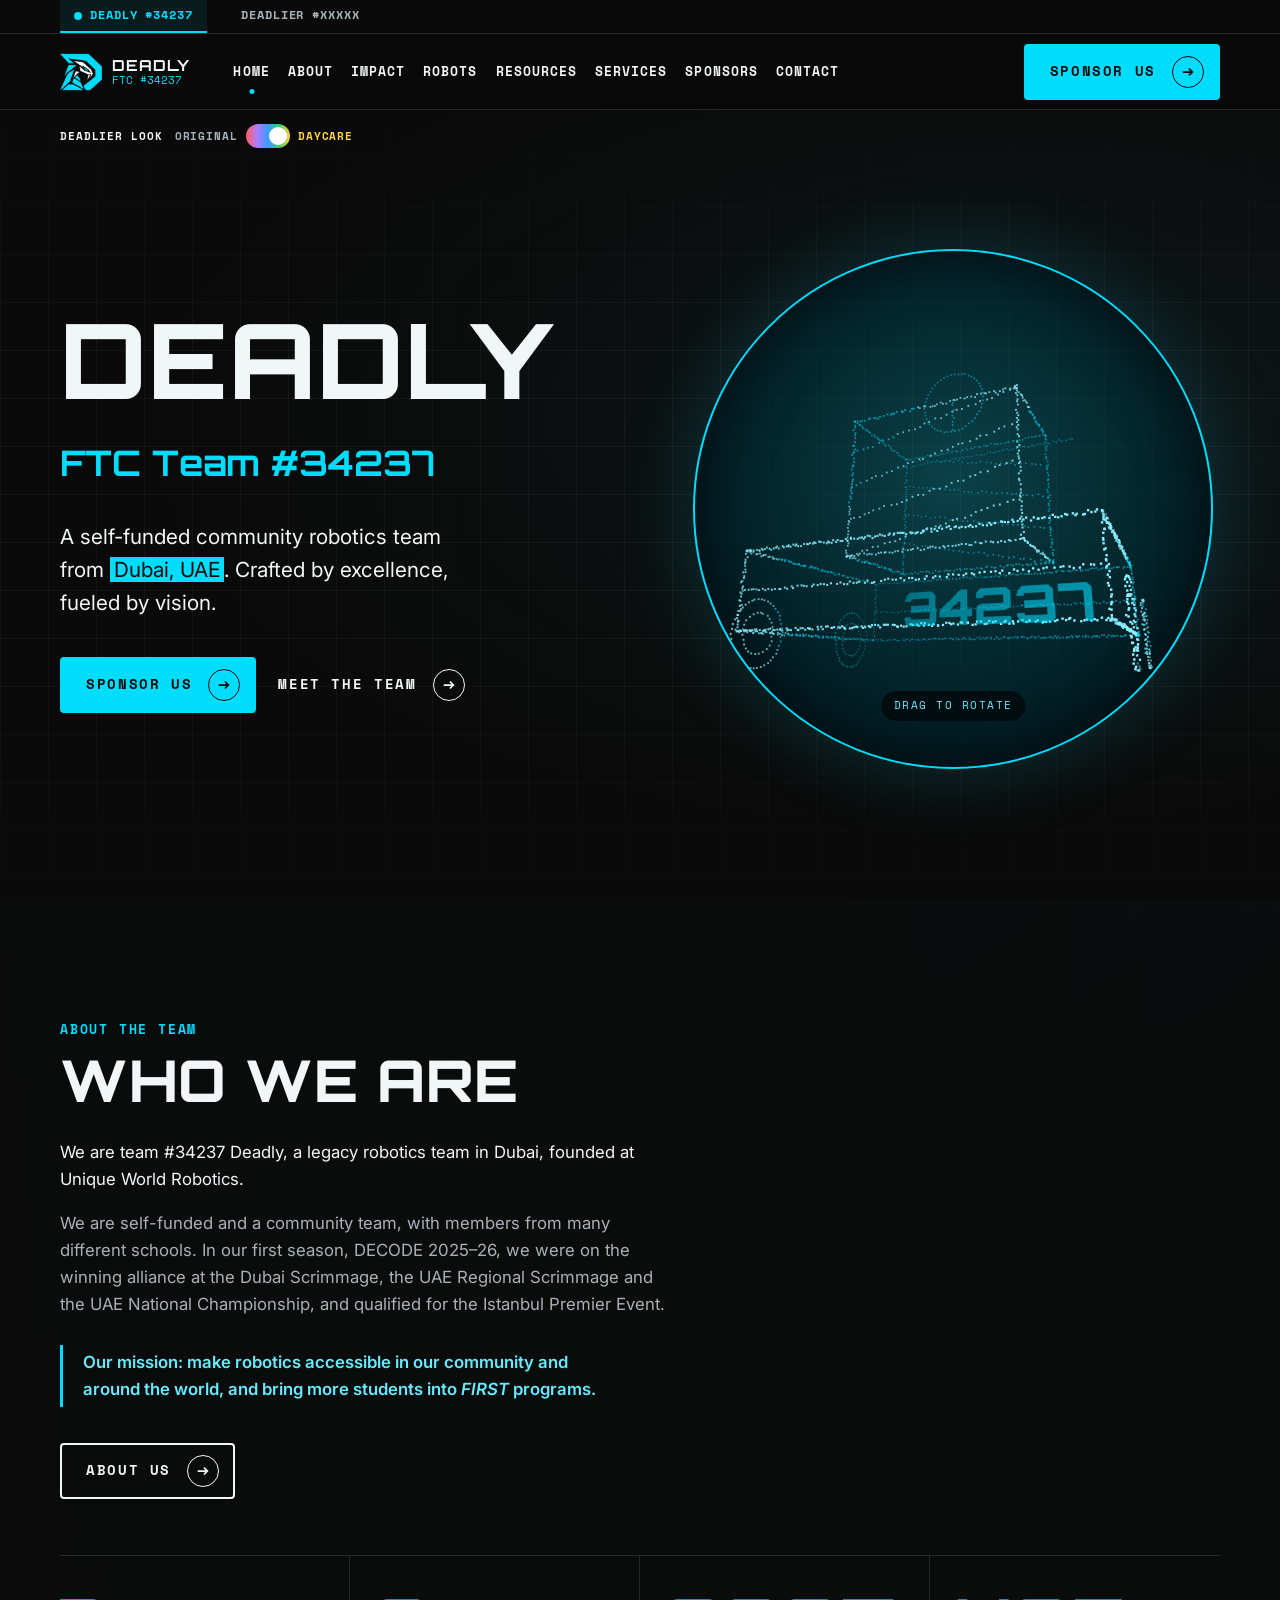
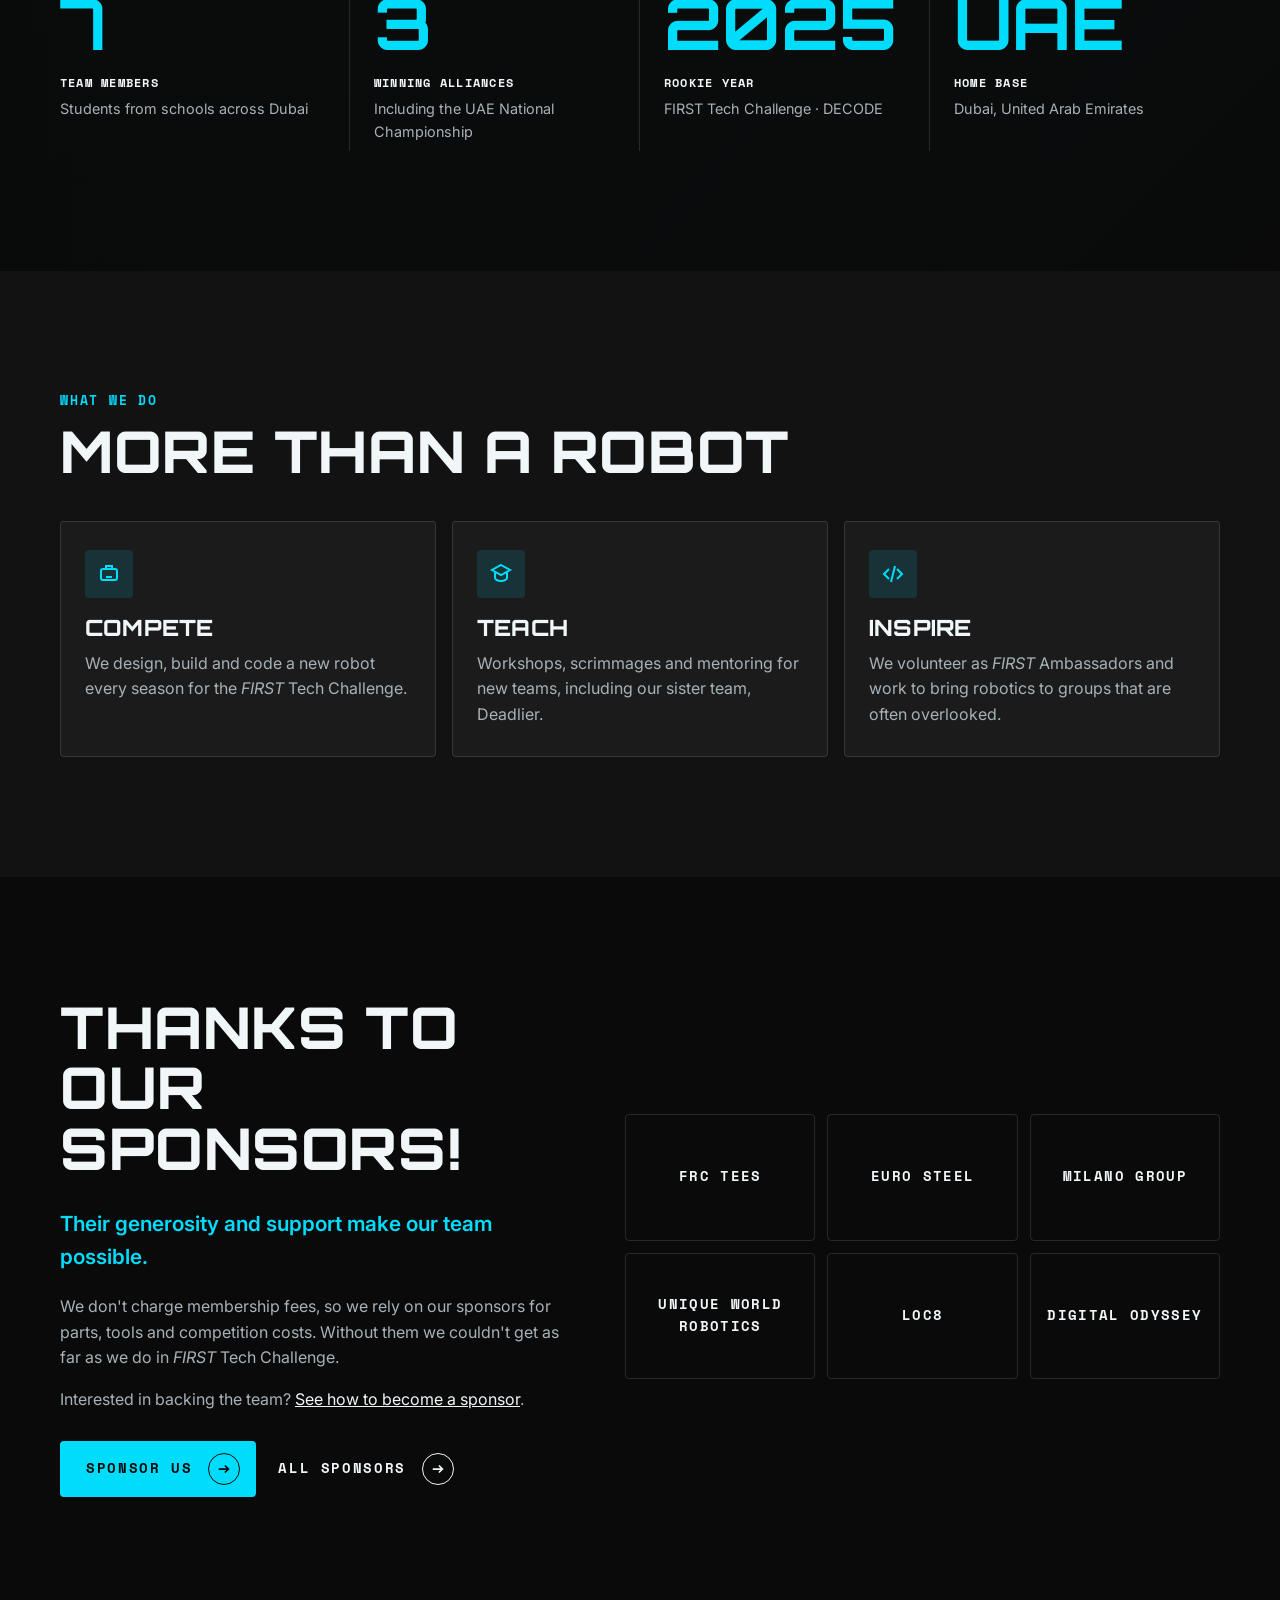
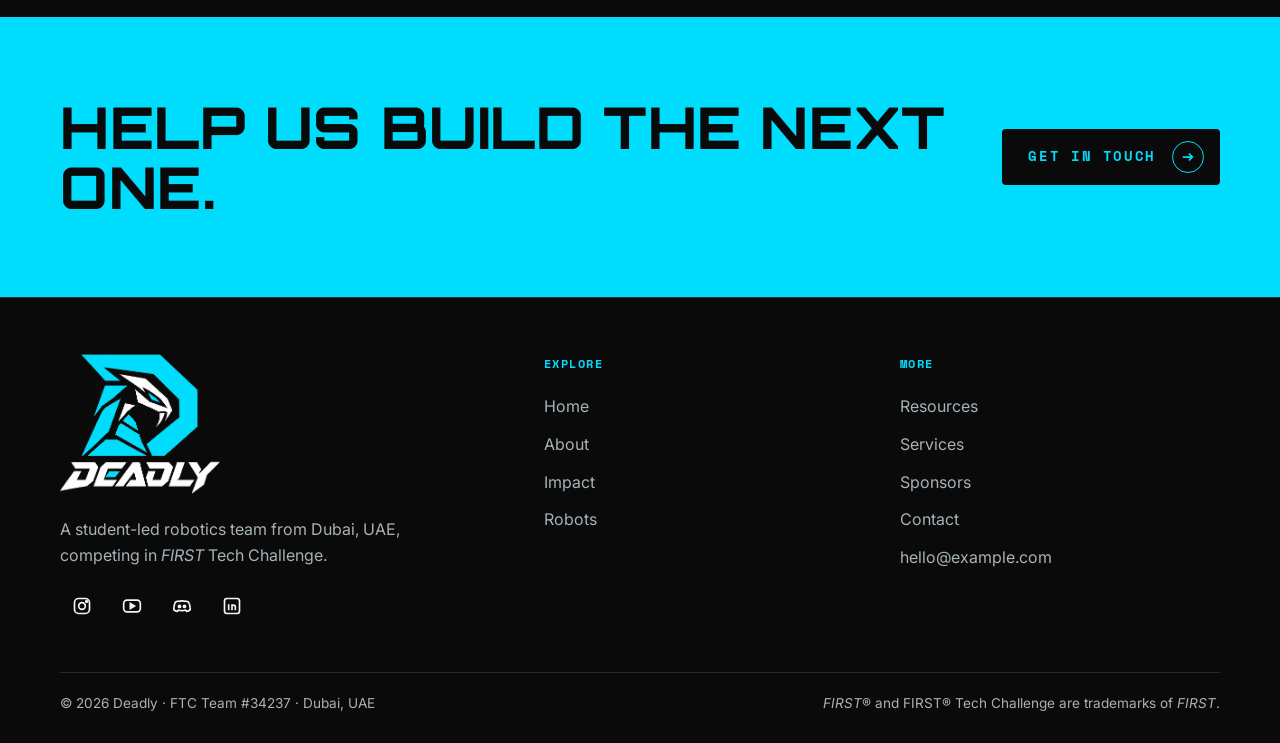
==== commit 023f38fe: "Add a Deadlier look switch to the top left of the home page Lets visitors flip the Deadlier pages be" ====
--- a/index.html
+++ b/index.html
@@ -22,6 +22,8 @@
          <section class="hero" style="--hero-photo: url('assets/img/hero.jpg')"> -->
     <section class="hero">
       <div class="hero-bg" aria-hidden="true"></div>
+      <!-- Switches the Deadlier pages between the original orange look and the daycare look -->
+      <div class="look-toggle" data-look-toggle></div>
       <div class="container">
         <div>
           <h1>Deadly</h1>
--- a/assets/css/style.css
+++ b/assets/css/style.css
@@ -172,7 +172,7 @@
   content: ""; width: 8px; height: 8px; border-radius: 50%;
   background: rgb(var(--tab));
 }
-.team-switch a.deadlier { --tab: 255, 42, 61; }
+.team-switch a.deadlier { --tab: 255, 122, 26; }
 .team-switch a:hover { color: var(--text); background: var(--black-3); }
 .team-switch a[aria-current="true"] {
   color: rgb(var(--tab));
@@ -193,7 +193,7 @@
   gap: 16px;
 }
 
-.brand { display: flex; align-items: center; gap: 10px; text-decoration: none; }
+.brand { display: flex; align-items: center; gap: 10px; text-decoration: none; flex-shrink: 0; }
 .brand img { height: 42px; width: auto; }
 .brand-text { display: flex; flex-direction: column; line-height: 1.05; }
 .brand-text strong { font-family: var(--font-display); font-size: 0.95rem; letter-spacing: 0.06em; }
@@ -284,7 +284,7 @@
     justify-content: flex-end;
     transition: none;
   }
-  .nav-links { display: flex; gap: 22px; margin-right: auto; margin-left: 28px; }
+  .nav-links { display: flex; gap: 18px; margin-right: auto; margin-left: 28px; }
   .nav-links a {
     border: 0;
     padding: 6px 0;
@@ -302,6 +302,10 @@
   .nav-links a:hover::after, .nav-links a[aria-current="page"]::after { transform: translateX(-50%) scale(1); }
   .site-nav .btn { min-height: 48px; }
 }
+@media (min-width: 1100px) and (max-width: 1359px) {
+  /* not enough room for the icons next to the menu; they are still in the footer */
+  .site-nav .socials { display: none; }
+}
 
 /* ---------- Hero ---------- */
 
@@ -575,6 +579,39 @@
 .page-hero h1 { font-size: clamp(2.3rem, 9vw, 5rem); }
 .page-hero p { max-width: 620px; }
 
+/* Page hero with a full-bleed, cyan-tinted background photo */
+.page-hero--bg {
+  position: relative;
+  isolation: isolate;
+  overflow: hidden;
+  min-height: clamp(420px, 72vh, 640px);
+  display: flex;
+  align-items: center;
+  background: var(--black);
+}
+.page-hero-bg {
+  position: absolute; inset: 0; z-index: -3;
+  background: 82% center / cover no-repeat;
+  filter: grayscale(1) contrast(1.1) brightness(0.75);
+}
+@media (min-width: 760px) { .page-hero-bg { background-position: 70% center; } }
+/* tint the photo cyan, like the brand color */
+.page-hero--bg::before {
+  content: ""; position: absolute; inset: 0; z-index: -2;
+  background: var(--cyan);
+  mix-blend-mode: multiply;
+  opacity: 0.85;
+}
+/* darken toward the text so it stays readable */
+.page-hero--bg::after {
+  content: ""; position: absolute; inset: 0; z-index: -1;
+  background:
+    linear-gradient(90deg, rgba(10, 10, 10, 0.88) 0%, rgba(10, 10, 10, 0.6) 55%, rgba(10, 10, 10, 0.35) 100%),
+    linear-gradient(0deg, rgba(10, 10, 10, 0.7) 0%, transparent 35%);
+}
+.page-hero--bg .lead { color: var(--text); }
+.page-hero--bg .container { width: 100%; }
+
 /* ---------- Timeline ---------- */
 
 .timeline { list-style: none; margin: 0; padding: 0; border-left: 2px solid var(--line); }
@@ -645,18 +682,129 @@
 }
 
 /* ---------- Deadlier theme (sister team) ----------
-   Pages with <html data-team="deadlier"> swap the cyan accent for red.
-   The logo is tinted red until Deadlier has its own. */
+   Pages with <html data-team="deadlier"> use Deadlier's colors. There are
+   two looks, picked by DEADLIER.look in assets/js/site.js:
+   - "orange":  orange accent with the orange dragon logo
+   - "daycare": crayon colors (no orange), Fredoka headings, rounder
+                corners and the duckling logo (*-daycare.png) */
 
 [data-team="deadlier"] {
-  --cyan: #ff2a3d;
-  --cyan-bright: #ff6b78;
-  --cyan-deep: #b3101f;
-  --cyan-rgb: 255, 42, 61;
-  --tint: #330309;
-}
-[data-team="deadlier"] .brand img,
-[data-team="deadlier"] .footer-logo img { filter: hue-rotate(165deg) saturate(1.4); }
+  --cyan: #ff7a1a;
+  --cyan-bright: #ffa15c;
+  --cyan-deep: #c25200;
+  --cyan-rgb: 255, 122, 26;
+  --tint: #331905;
+}
+
+[data-team="deadlier"][data-look="daycare"] {
+  --red: #ff5a5f;
+  --yellow: #ffd23f;
+  --green: #3ccf6e;
+  --blue: #3a9bff;
+  --purple: #b07cff;
+  --rainbow: linear-gradient(90deg, var(--red), var(--purple), var(--blue), var(--green), var(--yellow));
+
+  --cyan: var(--yellow);
+  --cyan-bright: #ffe27a;
+  --cyan-deep: #d9a900;
+  --cyan-rgb: 255, 210, 63;
+  --tint: #2e2606;
+  --font-display: "Fredoka", "Arial Rounded MT Bold", sans-serif;
+  --radius: 16px;
+}
+
+/* Each repeated item picks the next crayon */
+[data-team="deadlier"][data-look="daycare"] :is(.card, .stat, .timeline li, .eyebrow):nth-child(5n+1) { --c: var(--red); }
+[data-team="deadlier"][data-look="daycare"] :is(.card, .stat, .timeline li, .eyebrow):nth-child(5n+2) { --c: var(--yellow); }
+[data-team="deadlier"][data-look="daycare"] :is(.card, .stat, .timeline li, .eyebrow):nth-child(5n+3) { --c: var(--green); }
+[data-team="deadlier"][data-look="daycare"] :is(.card, .stat, .timeline li, .eyebrow):nth-child(5n+4) { --c: var(--blue); }
+[data-team="deadlier"][data-look="daycare"] :is(.card, .stat, .timeline li, .eyebrow):nth-child(5n) { --c: var(--purple); }
+
+[data-team="deadlier"][data-look="daycare"] h1, [data-team="deadlier"][data-look="daycare"] h2, [data-team="deadlier"][data-look="daycare"] h3 {
+  font-weight: 700; letter-spacing: 0.02em;
+}
+[data-team="deadlier"][data-look="daycare"] .accent {
+  background: var(--rainbow); -webkit-background-clip: text; background-clip: text; color: transparent;
+}
+[data-team="deadlier"][data-look="daycare"] .eyebrow { color: var(--c, var(--yellow)); }
+[data-team="deadlier"][data-look="daycare"] .section:nth-of-type(6n+2) .eyebrow { color: var(--green); }
+[data-team="deadlier"][data-look="daycare"] .section:nth-of-type(6n+3) .eyebrow { color: var(--blue); }
+[data-team="deadlier"][data-look="daycare"] .section:nth-of-type(6n+4) .eyebrow { color: var(--purple); }
+[data-team="deadlier"][data-look="daycare"] .section:nth-of-type(6n+5) .eyebrow { color: var(--red); }
+
+[data-team="deadlier"][data-look="daycare"] .btn { border-radius: 999px; background: var(--yellow); border-color: var(--yellow); }
+[data-team="deadlier"][data-look="daycare"] .btn:hover { background: var(--green); border-color: var(--green); }
+[data-team="deadlier"][data-look="daycare"] .btn--outline, [data-team="deadlier"][data-look="daycare"] .btn--ghost { background: transparent; }
+[data-team="deadlier"][data-look="daycare"] .btn--outline { border-color: var(--blue); }
+[data-team="deadlier"][data-look="daycare"] .btn--outline:hover { background: var(--blue); border-color: var(--blue); }
+[data-team="deadlier"][data-look="daycare"] .btn--ghost { border-color: transparent; }
+[data-team="deadlier"][data-look="daycare"] .btn--ghost:hover { color: var(--green); }
+
+[data-team="deadlier"][data-look="daycare"] .page-hero {
+  background:
+    radial-gradient(circle at 88% 10%, rgba(58, 155, 255, 0.25), transparent 30%),
+    radial-gradient(circle at 70% 85%, rgba(255, 210, 63, 0.18), transparent 28%),
+    radial-gradient(circle at 98% 70%, rgba(255, 90, 95, 0.2), transparent 25%),
+    radial-gradient(circle at 55% 20%, rgba(60, 207, 110, 0.14), transparent 25%),
+    var(--black);
+  border-bottom: 0;
+  position: relative;
+}
+[data-team="deadlier"][data-look="daycare"] .page-hero::after,
+[data-team="deadlier"][data-look="daycare"] .cta-band::before {
+  content: ""; display: block; height: 6px; background: var(--rainbow);
+}
+[data-team="deadlier"][data-look="daycare"] .page-hero::after { position: absolute; left: 0; right: 0; bottom: 0; }
+
+[data-team="deadlier"][data-look="daycare"] .card { border-top: 4px solid var(--c, var(--yellow)); }
+[data-team="deadlier"][data-look="daycare"] .card:hover { border-color: var(--c, var(--yellow)); transform: translateY(-4px) rotate(-0.6deg); }
+[data-team="deadlier"][data-look="daycare"] .card .icon { background: color-mix(in srgb, var(--c, var(--yellow)) 18%, transparent); color: var(--c, var(--yellow)); border-radius: 50%; }
+[data-team="deadlier"][data-look="daycare"] .card .tag { color: var(--c, var(--yellow)); }
+[data-team="deadlier"][data-look="daycare"] .member .photo {
+  background: linear-gradient(135deg, color-mix(in srgb, var(--c) 35%, #111), #111);
+  color: var(--c);
+}
+[data-team="deadlier"][data-look="daycare"] .member .role { color: var(--c); }
+
+[data-team="deadlier"][data-look="daycare"] .stat-value { color: var(--c, var(--yellow)); }
+[data-team="deadlier"][data-look="daycare"] .timeline li::before { background: var(--c, var(--yellow)); }
+[data-team="deadlier"][data-look="daycare"] .timeline .when { color: var(--c, var(--yellow)); }
+[data-team="deadlier"][data-look="daycare"] .mission { border-left-color: var(--green); color: var(--yellow); }
+
+[data-team="deadlier"][data-look="daycare"] .cta-band { background: var(--yellow); padding-top: 0; }
+[data-team="deadlier"][data-look="daycare"] .cta-band::before { margin-bottom: clamp(48px, 9vw, 80px); }
+[data-team="deadlier"][data-look="daycare"] .cta-band .btn { color: var(--yellow); background: var(--black); border-color: var(--black); }
+
+[data-look="daycare"] .team-switch a.deadlier { --tab: 255, 210, 63; }
+[data-look="daycare"] .team-switch a.deadlier::before { background: conic-gradient(var(--red), var(--yellow), var(--green), var(--blue), var(--purple), var(--red)); }
+[data-team="deadlier"][data-look="daycare"] .nav-links a::after { background: var(--yellow); }
+
+/* ---------- Deadlier look switch (top left of the home page) ---------- */
+
+.look-toggle {
+  position: absolute; top: 14px; left: var(--gutter); z-index: 2;
+  display: flex; align-items: center; gap: 8px;
+  font-family: var(--font-mono); font-size: 0.7rem; font-weight: 700;
+  letter-spacing: 0.08em; text-transform: uppercase; color: var(--muted);
+}
+@media (min-width: 1240px) { .look-toggle { left: calc((100vw - var(--max)) / 2 + var(--gutter)); } }
+.look-toggle-label { color: var(--text); margin-right: 4px; }
+.look-toggle-opt { transition: color 0.2s; }
+.look-toggle-opt.is-on[data-opt="orange"] { color: #ff7a1a; }
+.look-toggle-opt.is-on[data-opt="daycare"] { color: #ffd23f; }
+.look-switch {
+  position: relative; width: 44px; height: 24px; flex: none;
+  border: 0; border-radius: 999px; padding: 0; cursor: pointer;
+  background: #ff7a1a;
+}
+.look-switch[aria-checked="true"] { background: linear-gradient(90deg, #ff5a5f, #b07cff, #3a9bff, #3ccf6e, #ffd23f); }
+.look-switch .knob {
+  position: absolute; top: 3px; left: 3px; width: 18px; height: 18px;
+  border-radius: 50%; background: #fff; transition: transform 0.2s;
+}
+.look-switch[aria-checked="true"] .knob { transform: translateX(20px); }
+/* the hero needs room above its content for the switch */
+.hero:has(.look-toggle) { padding-top: 72px; }
 
 /* ---------- Placeholder marker (remove once real content is in) ---------- */
 
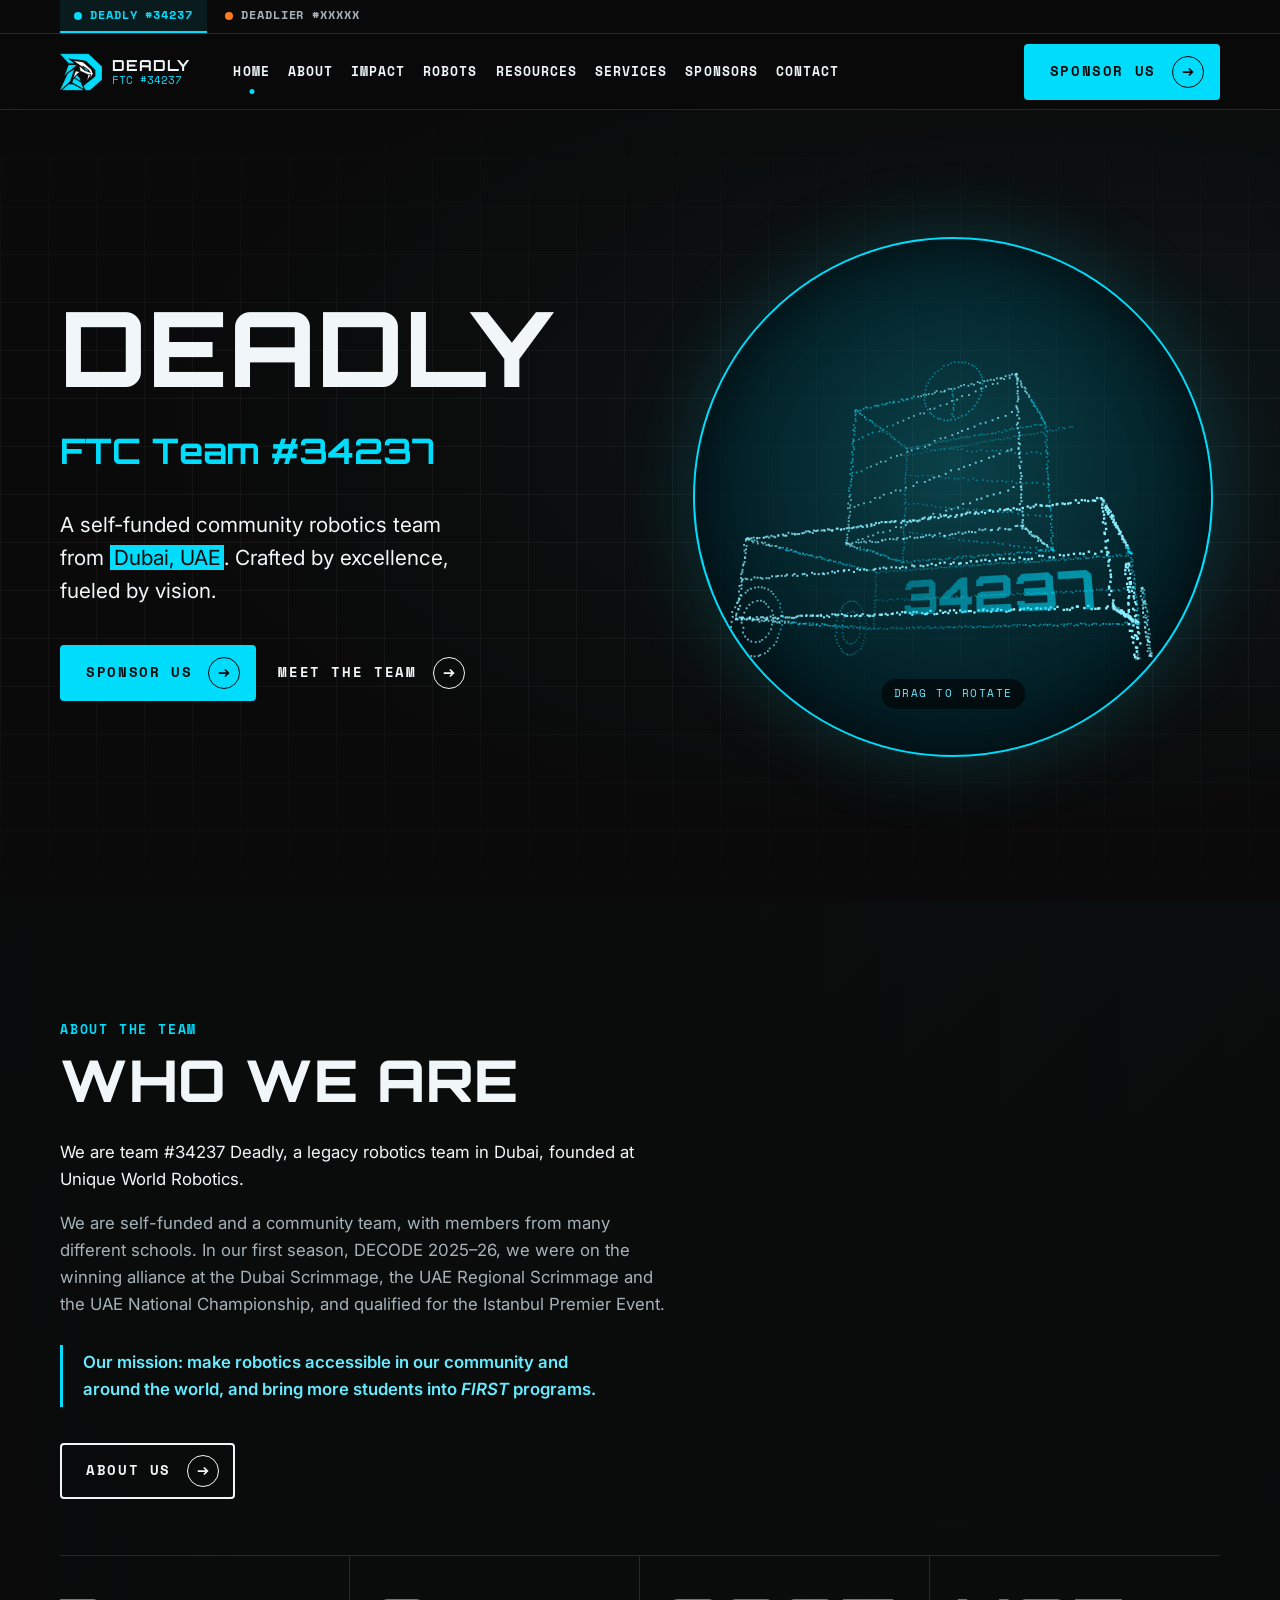
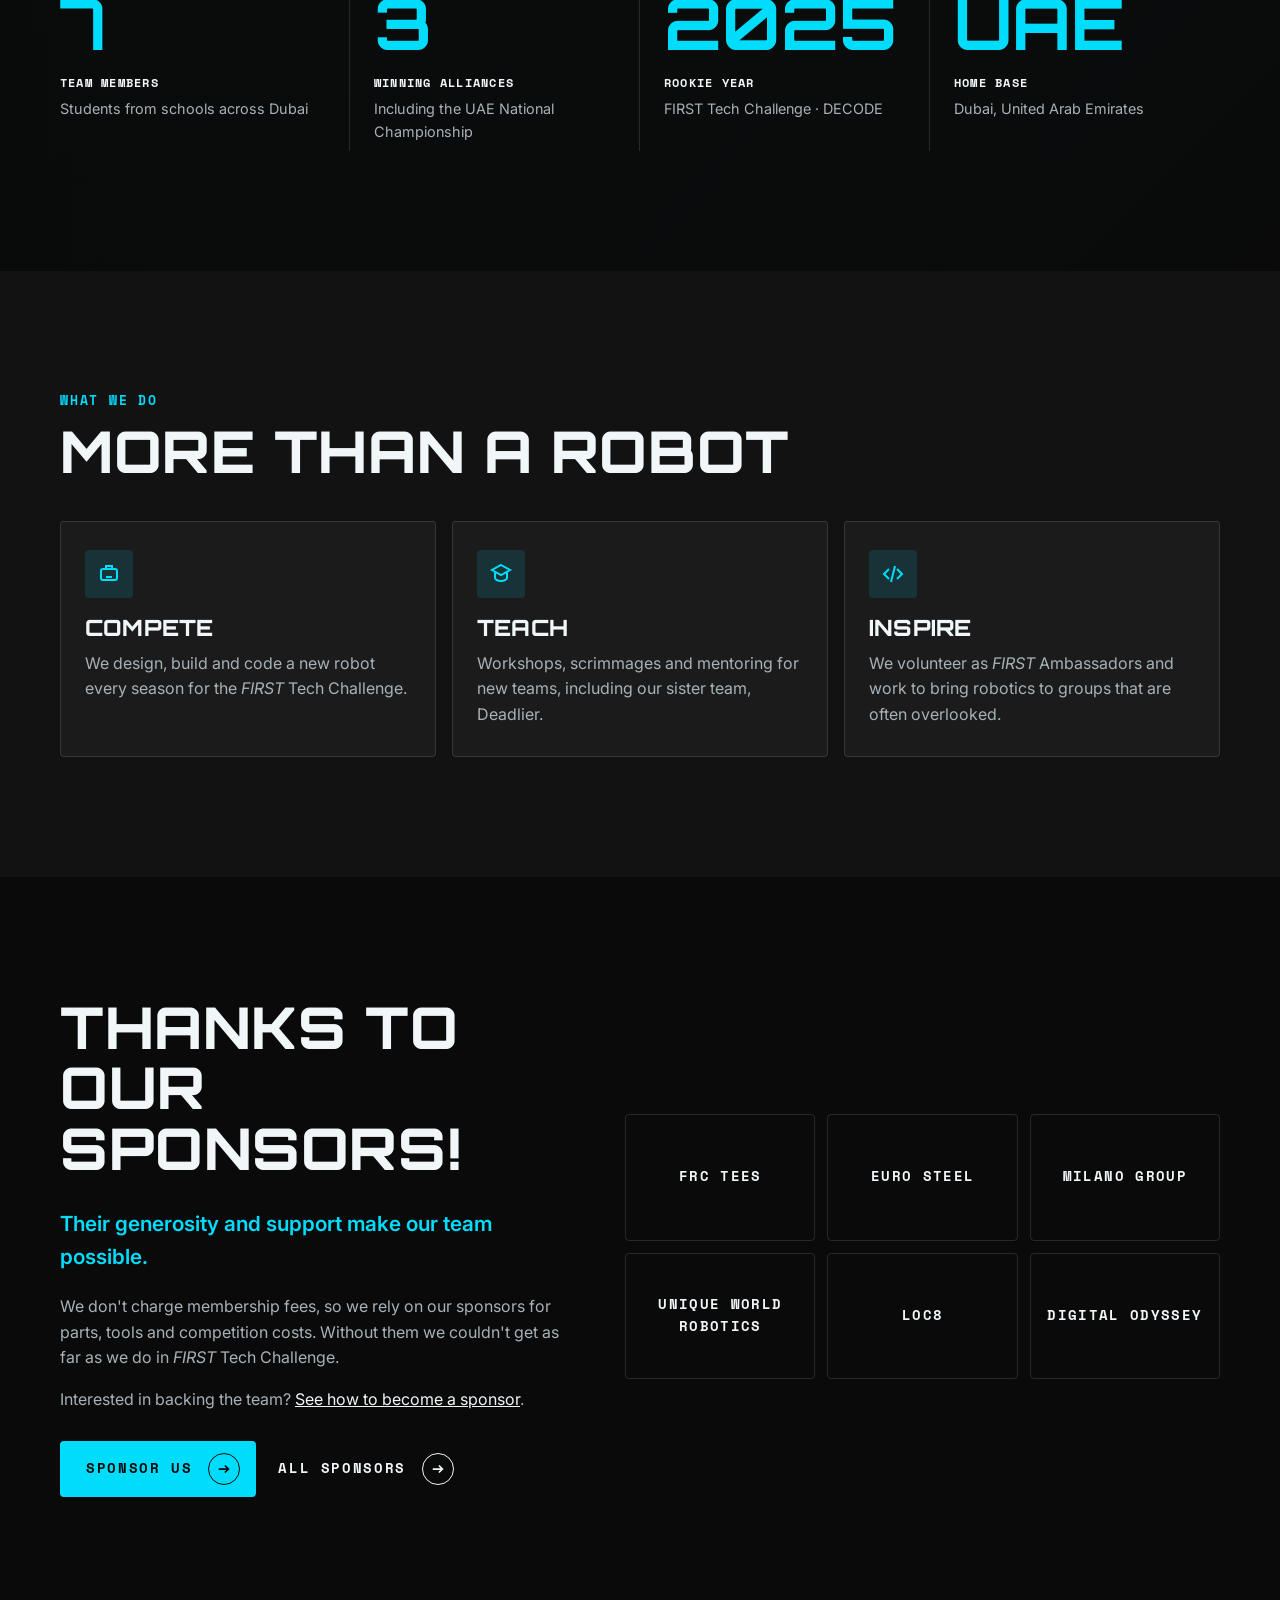
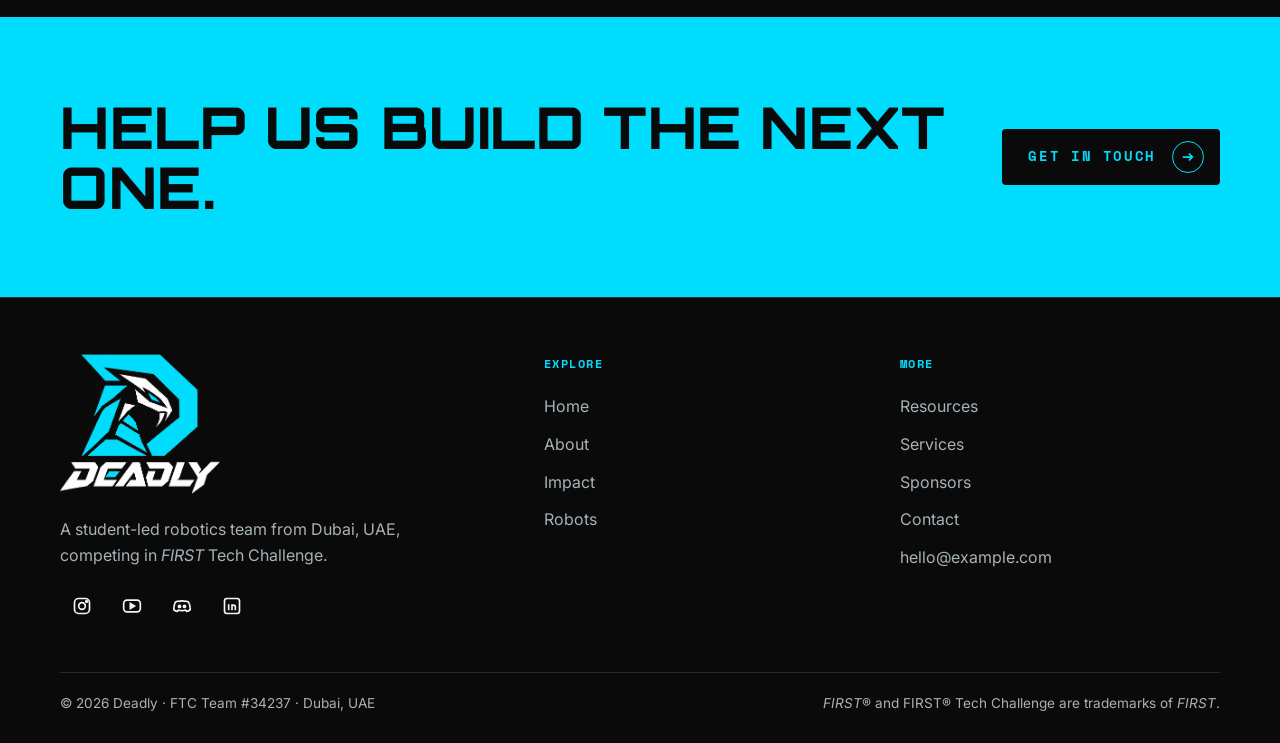
==== commit b7d3d956: "Remove the daycare look and the look switch Reverts the daycare look (crayon colors and duckling log" ====
--- a/index.html
+++ b/index.html
@@ -22,8 +22,6 @@
          <section class="hero" style="--hero-photo: url('assets/img/hero.jpg')"> -->
     <section class="hero">
       <div class="hero-bg" aria-hidden="true"></div>
-      <!-- Switches the Deadlier pages between the original orange look and the daycare look -->
-      <div class="look-toggle" data-look-toggle></div>
       <div class="container">
         <div>
           <h1>Deadly</h1>
--- a/assets/css/style.css
+++ b/assets/css/style.css
@@ -682,11 +682,8 @@
 }
 
 /* ---------- Deadlier theme (sister team) ----------
-   Pages with <html data-team="deadlier"> use Deadlier's colors. There are
-   two looks, picked by DEADLIER.look in assets/js/site.js:
-   - "orange":  orange accent with the orange dragon logo
-   - "daycare": crayon colors (no orange), Fredoka headings, rounder
-                corners and the duckling logo (*-daycare.png) */
+   Pages with <html data-team="deadlier"> swap the cyan accent for orange
+   and use the orange logo files (logo-deadlier.png, logo-full-deadlier.png). */
 
 [data-team="deadlier"] {
   --cyan: #ff7a1a;
@@ -696,116 +693,6 @@
   --tint: #331905;
 }
 
-[data-team="deadlier"][data-look="daycare"] {
-  --red: #ff5a5f;
-  --yellow: #ffd23f;
-  --green: #3ccf6e;
-  --blue: #3a9bff;
-  --purple: #b07cff;
-  --rainbow: linear-gradient(90deg, var(--red), var(--purple), var(--blue), var(--green), var(--yellow));
-
-  --cyan: var(--yellow);
-  --cyan-bright: #ffe27a;
-  --cyan-deep: #d9a900;
-  --cyan-rgb: 255, 210, 63;
-  --tint: #2e2606;
-  --font-display: "Fredoka", "Arial Rounded MT Bold", sans-serif;
-  --radius: 16px;
-}
-
-/* Each repeated item picks the next crayon */
-[data-team="deadlier"][data-look="daycare"] :is(.card, .stat, .timeline li, .eyebrow):nth-child(5n+1) { --c: var(--red); }
-[data-team="deadlier"][data-look="daycare"] :is(.card, .stat, .timeline li, .eyebrow):nth-child(5n+2) { --c: var(--yellow); }
-[data-team="deadlier"][data-look="daycare"] :is(.card, .stat, .timeline li, .eyebrow):nth-child(5n+3) { --c: var(--green); }
-[data-team="deadlier"][data-look="daycare"] :is(.card, .stat, .timeline li, .eyebrow):nth-child(5n+4) { --c: var(--blue); }
-[data-team="deadlier"][data-look="daycare"] :is(.card, .stat, .timeline li, .eyebrow):nth-child(5n) { --c: var(--purple); }
-
-[data-team="deadlier"][data-look="daycare"] h1, [data-team="deadlier"][data-look="daycare"] h2, [data-team="deadlier"][data-look="daycare"] h3 {
-  font-weight: 700; letter-spacing: 0.02em;
-}
-[data-team="deadlier"][data-look="daycare"] .accent {
-  background: var(--rainbow); -webkit-background-clip: text; background-clip: text; color: transparent;
-}
-[data-team="deadlier"][data-look="daycare"] .eyebrow { color: var(--c, var(--yellow)); }
-[data-team="deadlier"][data-look="daycare"] .section:nth-of-type(6n+2) .eyebrow { color: var(--green); }
-[data-team="deadlier"][data-look="daycare"] .section:nth-of-type(6n+3) .eyebrow { color: var(--blue); }
-[data-team="deadlier"][data-look="daycare"] .section:nth-of-type(6n+4) .eyebrow { color: var(--purple); }
-[data-team="deadlier"][data-look="daycare"] .section:nth-of-type(6n+5) .eyebrow { color: var(--red); }
-
-[data-team="deadlier"][data-look="daycare"] .btn { border-radius: 999px; background: var(--yellow); border-color: var(--yellow); }
-[data-team="deadlier"][data-look="daycare"] .btn:hover { background: var(--green); border-color: var(--green); }
-[data-team="deadlier"][data-look="daycare"] .btn--outline, [data-team="deadlier"][data-look="daycare"] .btn--ghost { background: transparent; }
-[data-team="deadlier"][data-look="daycare"] .btn--outline { border-color: var(--blue); }
-[data-team="deadlier"][data-look="daycare"] .btn--outline:hover { background: var(--blue); border-color: var(--blue); }
-[data-team="deadlier"][data-look="daycare"] .btn--ghost { border-color: transparent; }
-[data-team="deadlier"][data-look="daycare"] .btn--ghost:hover { color: var(--green); }
-
-[data-team="deadlier"][data-look="daycare"] .page-hero {
-  background:
-    radial-gradient(circle at 88% 10%, rgba(58, 155, 255, 0.25), transparent 30%),
-    radial-gradient(circle at 70% 85%, rgba(255, 210, 63, 0.18), transparent 28%),
-    radial-gradient(circle at 98% 70%, rgba(255, 90, 95, 0.2), transparent 25%),
-    radial-gradient(circle at 55% 20%, rgba(60, 207, 110, 0.14), transparent 25%),
-    var(--black);
-  border-bottom: 0;
-  position: relative;
-}
-[data-team="deadlier"][data-look="daycare"] .page-hero::after,
-[data-team="deadlier"][data-look="daycare"] .cta-band::before {
-  content: ""; display: block; height: 6px; background: var(--rainbow);
-}
-[data-team="deadlier"][data-look="daycare"] .page-hero::after { position: absolute; left: 0; right: 0; bottom: 0; }
-
-[data-team="deadlier"][data-look="daycare"] .card { border-top: 4px solid var(--c, var(--yellow)); }
-[data-team="deadlier"][data-look="daycare"] .card:hover { border-color: var(--c, var(--yellow)); transform: translateY(-4px) rotate(-0.6deg); }
-[data-team="deadlier"][data-look="daycare"] .card .icon { background: color-mix(in srgb, var(--c, var(--yellow)) 18%, transparent); color: var(--c, var(--yellow)); border-radius: 50%; }
-[data-team="deadlier"][data-look="daycare"] .card .tag { color: var(--c, var(--yellow)); }
-[data-team="deadlier"][data-look="daycare"] .member .photo {
-  background: linear-gradient(135deg, color-mix(in srgb, var(--c) 35%, #111), #111);
-  color: var(--c);
-}
-[data-team="deadlier"][data-look="daycare"] .member .role { color: var(--c); }
-
-[data-team="deadlier"][data-look="daycare"] .stat-value { color: var(--c, var(--yellow)); }
-[data-team="deadlier"][data-look="daycare"] .timeline li::before { background: var(--c, var(--yellow)); }
-[data-team="deadlier"][data-look="daycare"] .timeline .when { color: var(--c, var(--yellow)); }
-[data-team="deadlier"][data-look="daycare"] .mission { border-left-color: var(--green); color: var(--yellow); }
-
-[data-team="deadlier"][data-look="daycare"] .cta-band { background: var(--yellow); padding-top: 0; }
-[data-team="deadlier"][data-look="daycare"] .cta-band::before { margin-bottom: clamp(48px, 9vw, 80px); }
-[data-team="deadlier"][data-look="daycare"] .cta-band .btn { color: var(--yellow); background: var(--black); border-color: var(--black); }
-
-[data-look="daycare"] .team-switch a.deadlier { --tab: 255, 210, 63; }
-[data-look="daycare"] .team-switch a.deadlier::before { background: conic-gradient(var(--red), var(--yellow), var(--green), var(--blue), var(--purple), var(--red)); }
-[data-team="deadlier"][data-look="daycare"] .nav-links a::after { background: var(--yellow); }
-
-/* ---------- Deadlier look switch (top left of the home page) ---------- */
-
-.look-toggle {
-  position: absolute; top: 14px; left: var(--gutter); z-index: 2;
-  display: flex; align-items: center; gap: 8px;
-  font-family: var(--font-mono); font-size: 0.7rem; font-weight: 700;
-  letter-spacing: 0.08em; text-transform: uppercase; color: var(--muted);
-}
-@media (min-width: 1240px) { .look-toggle { left: calc((100vw - var(--max)) / 2 + var(--gutter)); } }
-.look-toggle-label { color: var(--text); margin-right: 4px; }
-.look-toggle-opt { transition: color 0.2s; }
-.look-toggle-opt.is-on[data-opt="orange"] { color: #ff7a1a; }
-.look-toggle-opt.is-on[data-opt="daycare"] { color: #ffd23f; }
-.look-switch {
-  position: relative; width: 44px; height: 24px; flex: none;
-  border: 0; border-radius: 999px; padding: 0; cursor: pointer;
-  background: #ff7a1a;
-}
-.look-switch[aria-checked="true"] { background: linear-gradient(90deg, #ff5a5f, #b07cff, #3a9bff, #3ccf6e, #ffd23f); }
-.look-switch .knob {
-  position: absolute; top: 3px; left: 3px; width: 18px; height: 18px;
-  border-radius: 50%; background: #fff; transition: transform 0.2s;
-}
-.look-switch[aria-checked="true"] .knob { transform: translateX(20px); }
-/* the hero needs room above its content for the switch */
-.hero:has(.look-toggle) { padding-top: 72px; }
-
 /* ---------- Placeholder marker (remove once real content is in) ---------- */
 
 .todo {
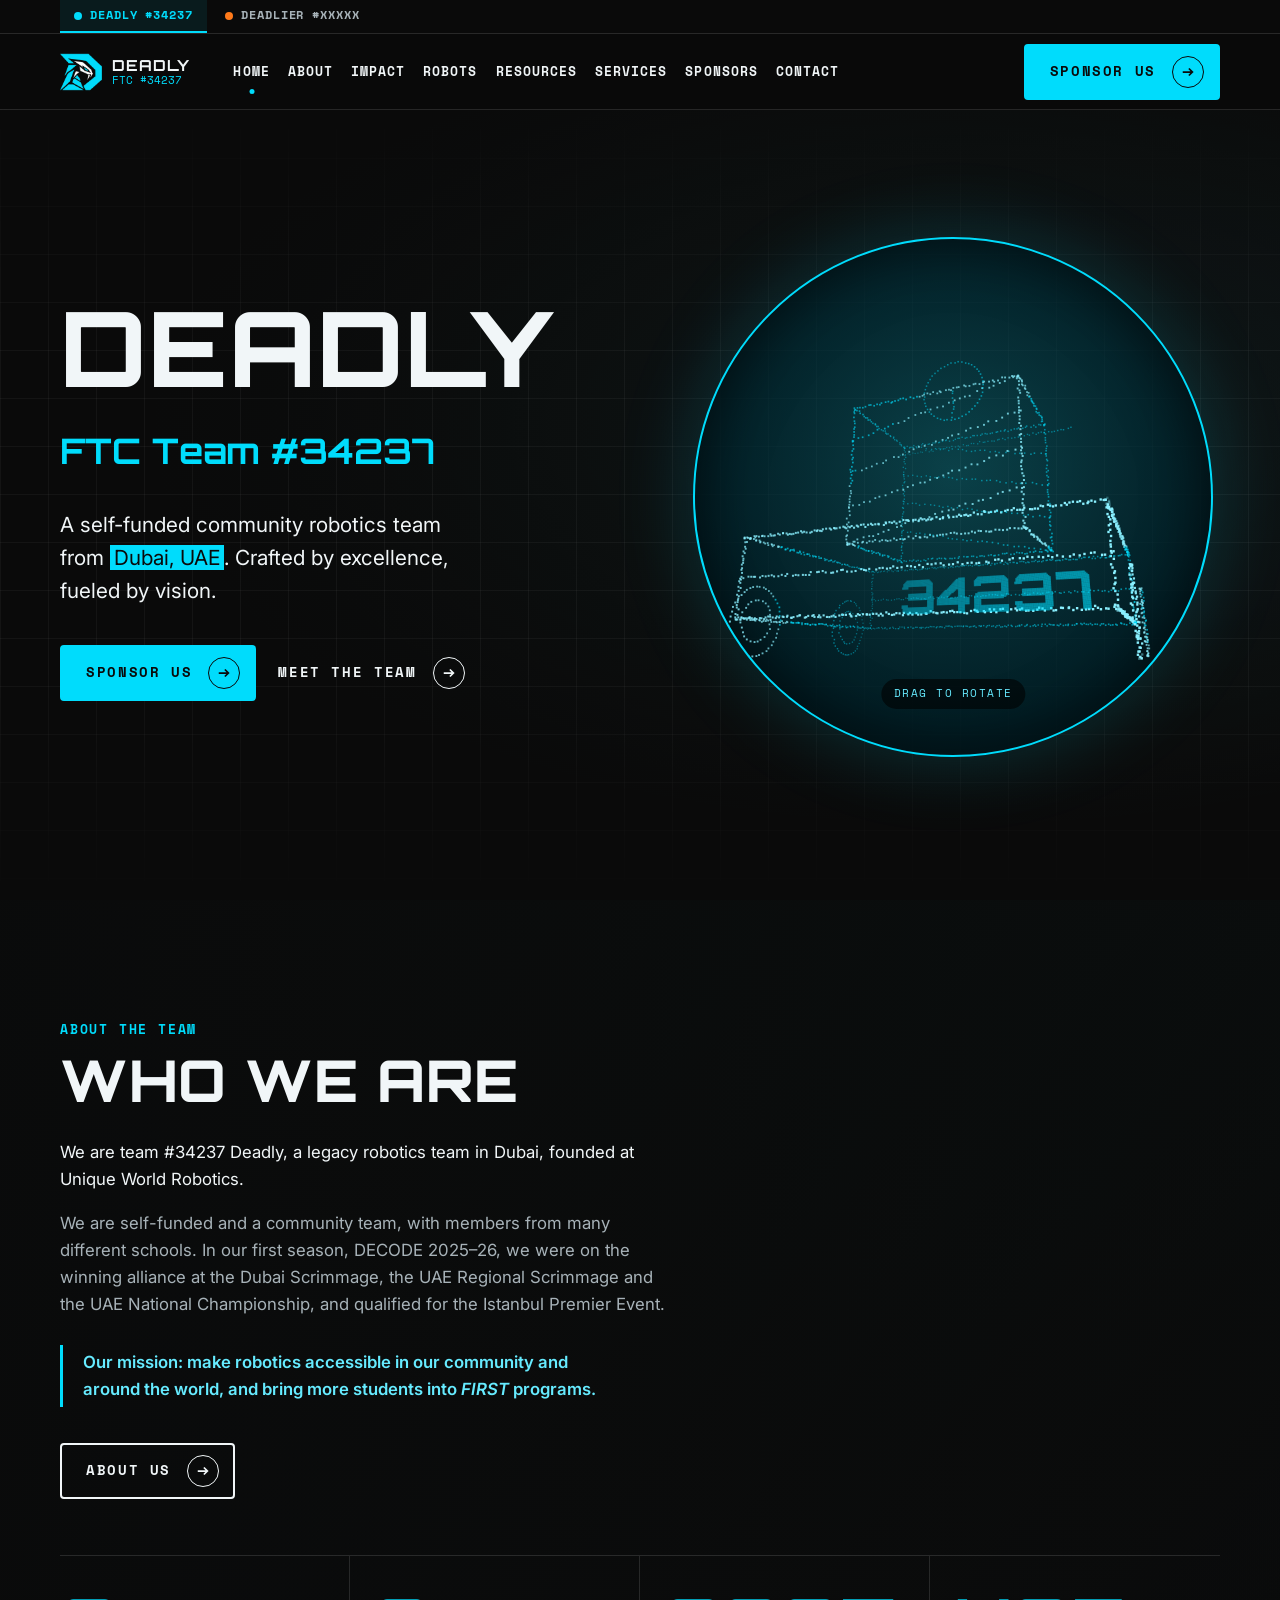
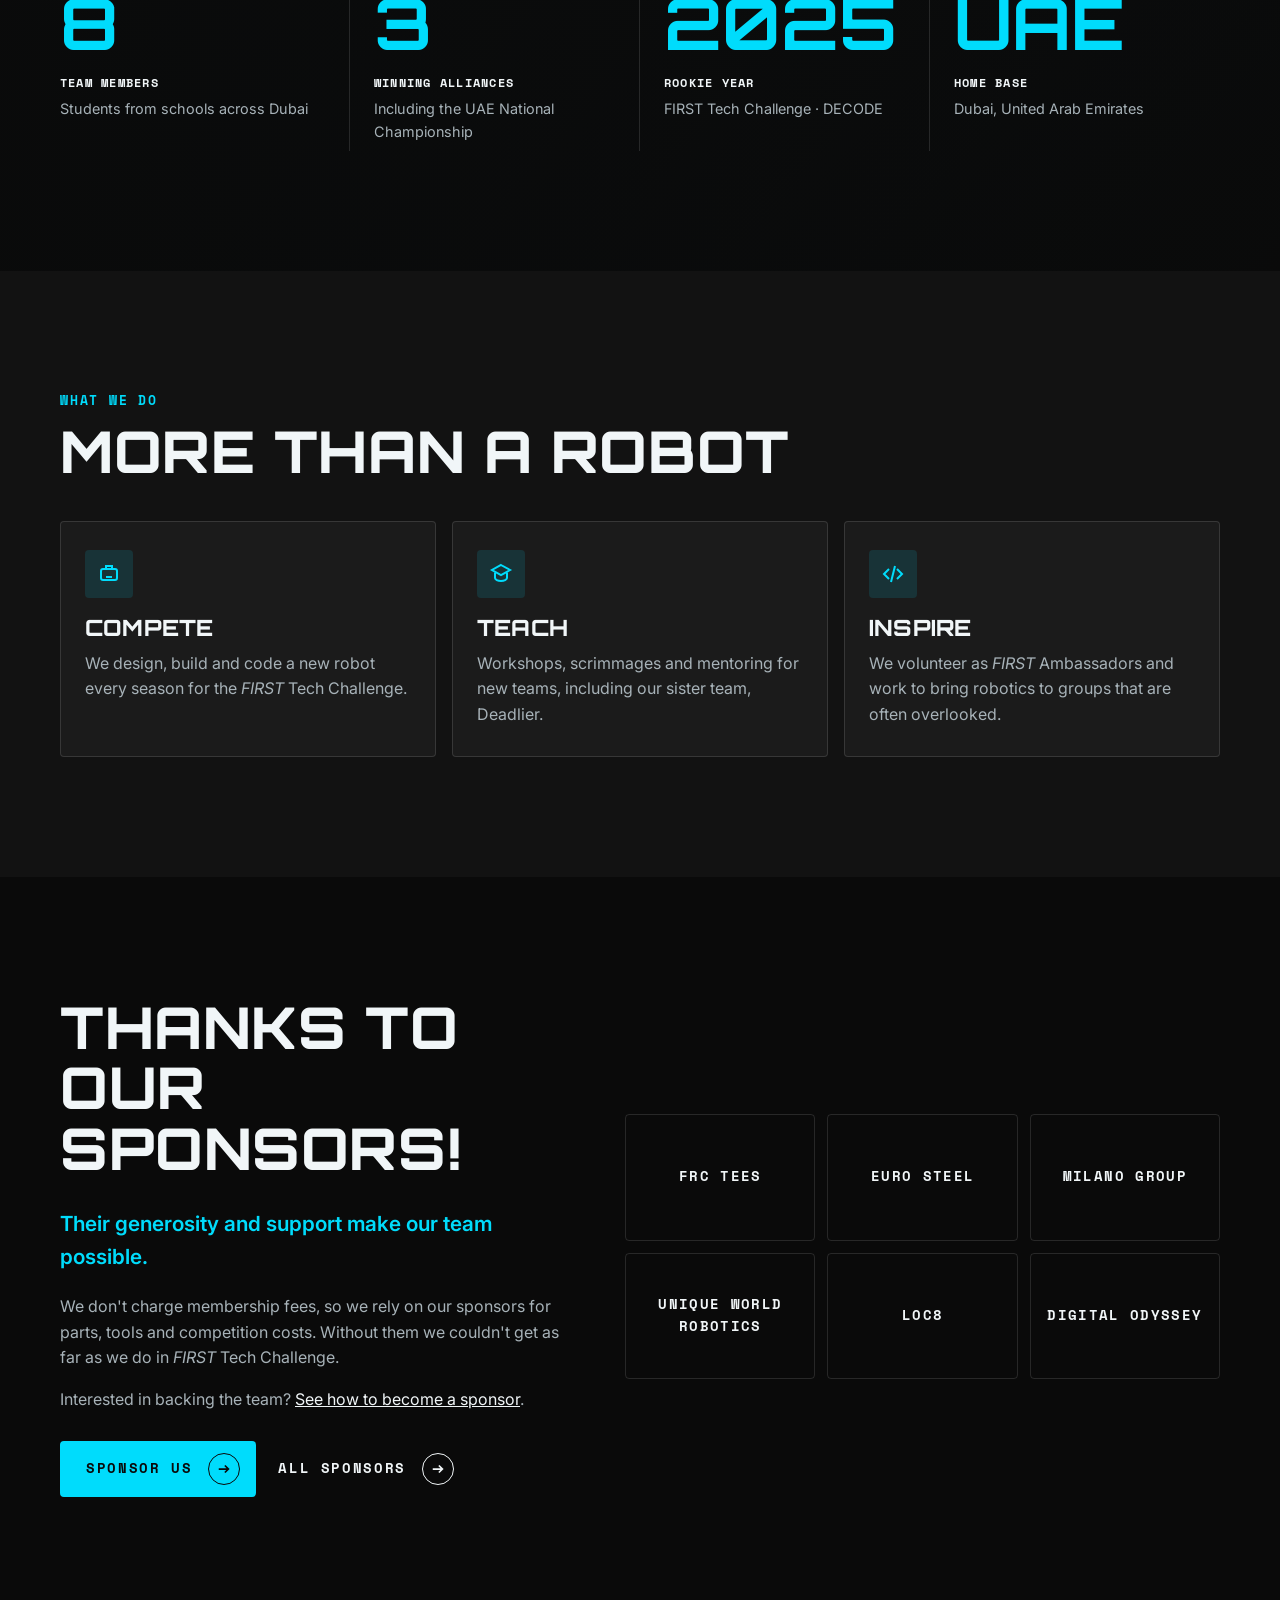
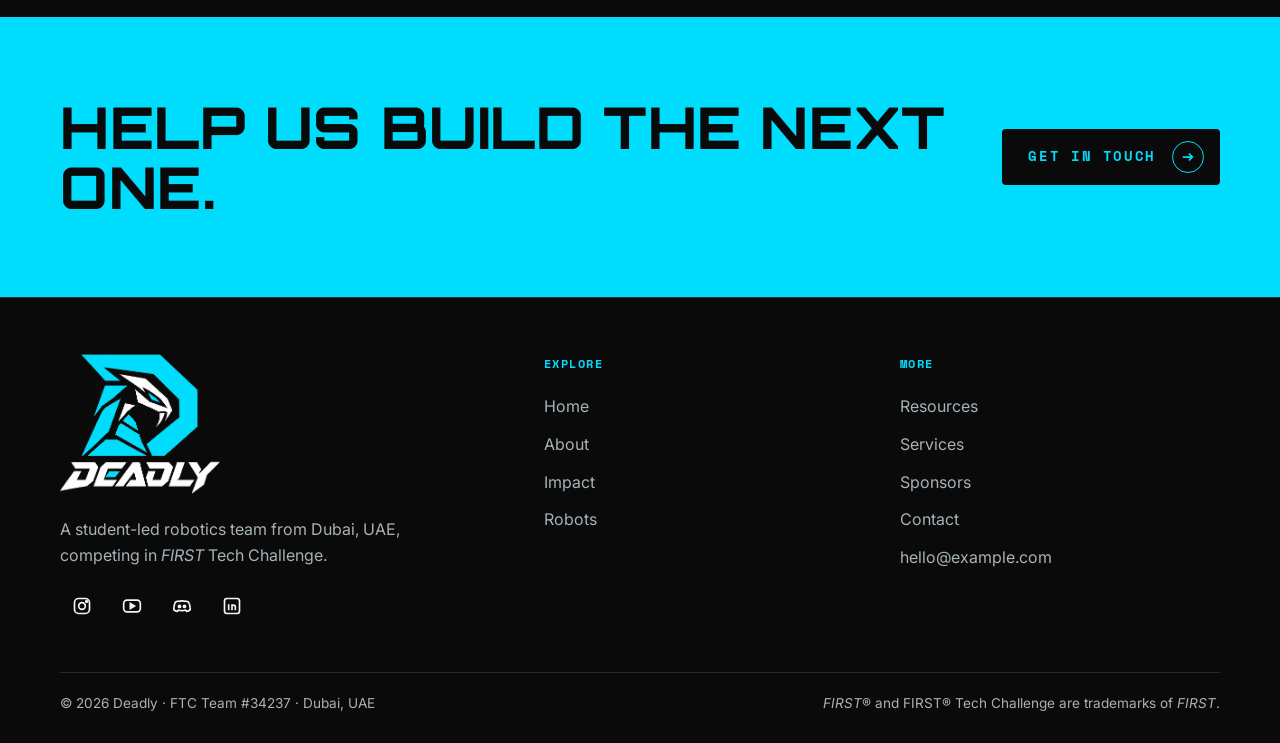
==== commit 16b4f7d4: "Add Aiz to the team Adds Aiz to the Meet Deadly cards on the About page and updates the home page me" ====
--- a/index.html
+++ b/index.html
@@ -54,7 +54,7 @@
 
         <div class="stats reveal">
           <div class="stat">
-            <div class="stat-value" data-count="7">7</div>
+            <div class="stat-value" data-count="8">8</div>
             <div class="stat-label">Team members</div>
             <div class="stat-sub">Students from schools across Dubai</div>
           </div>
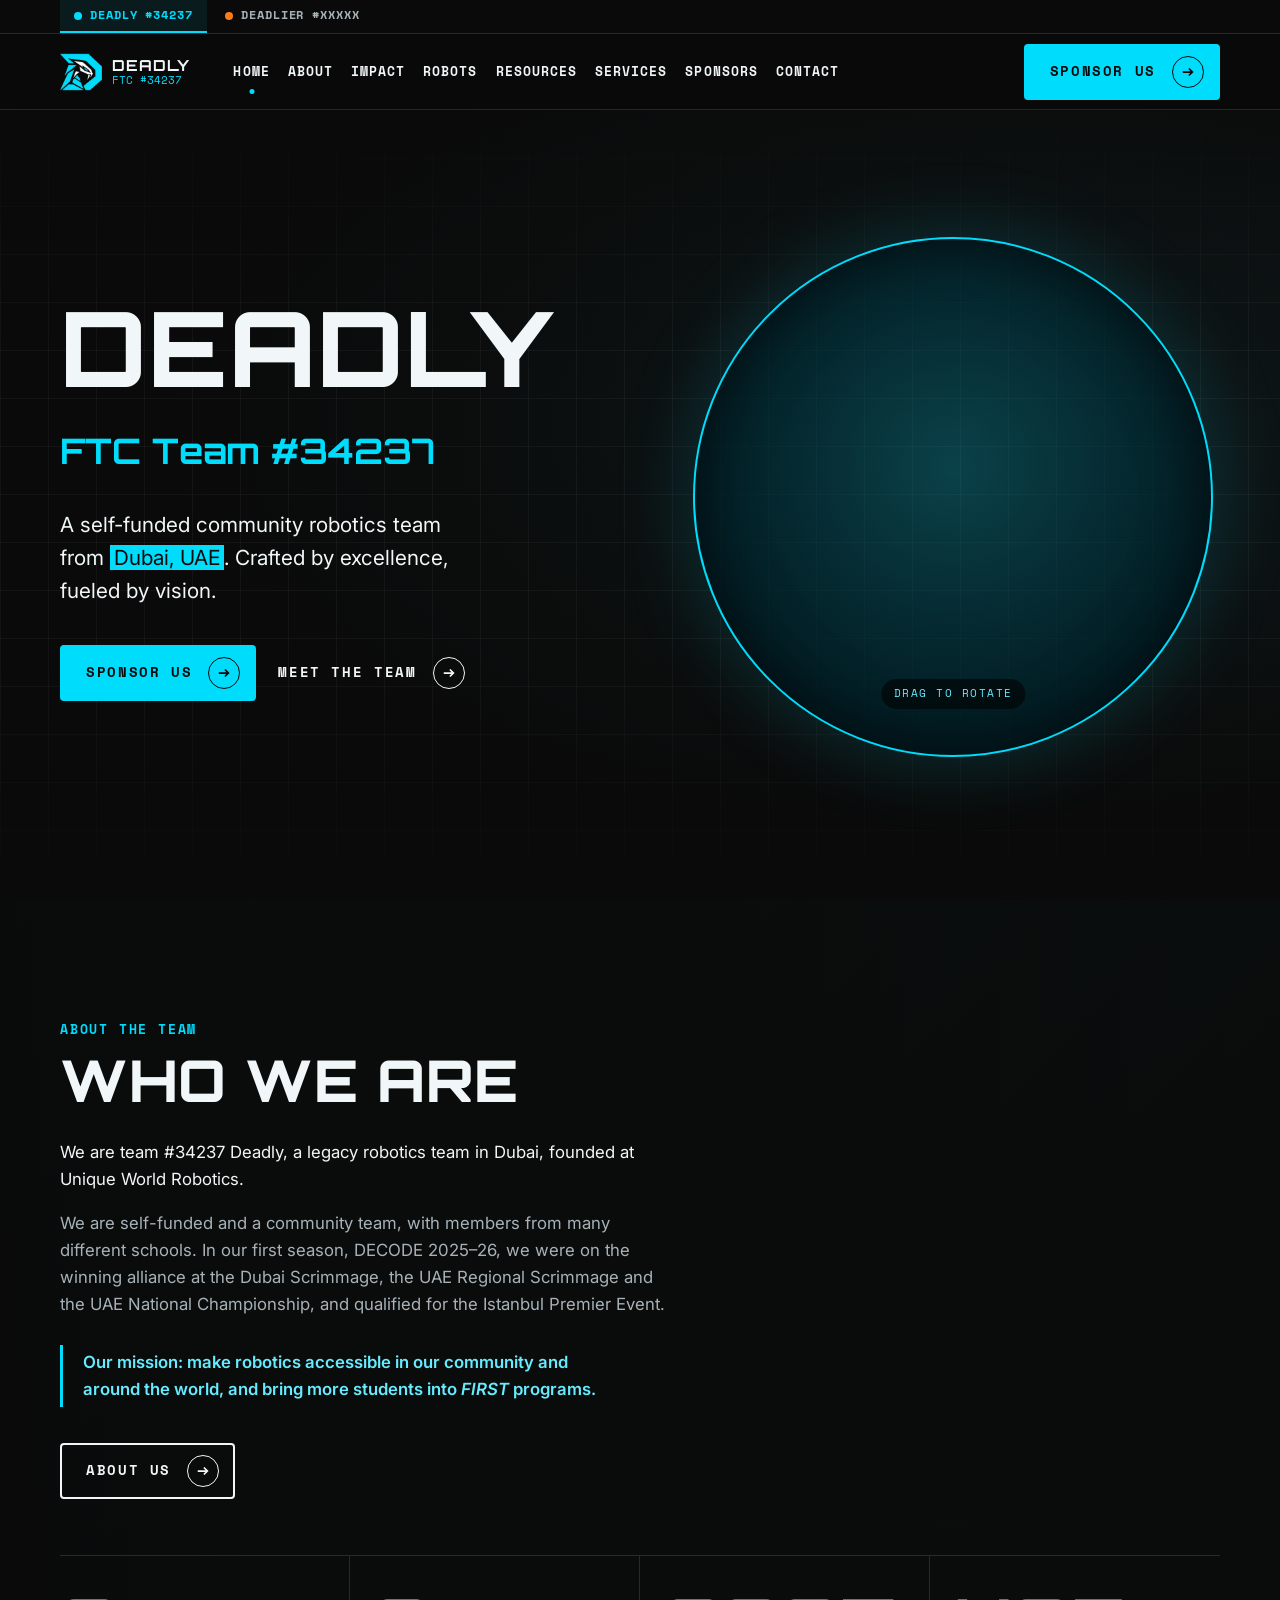
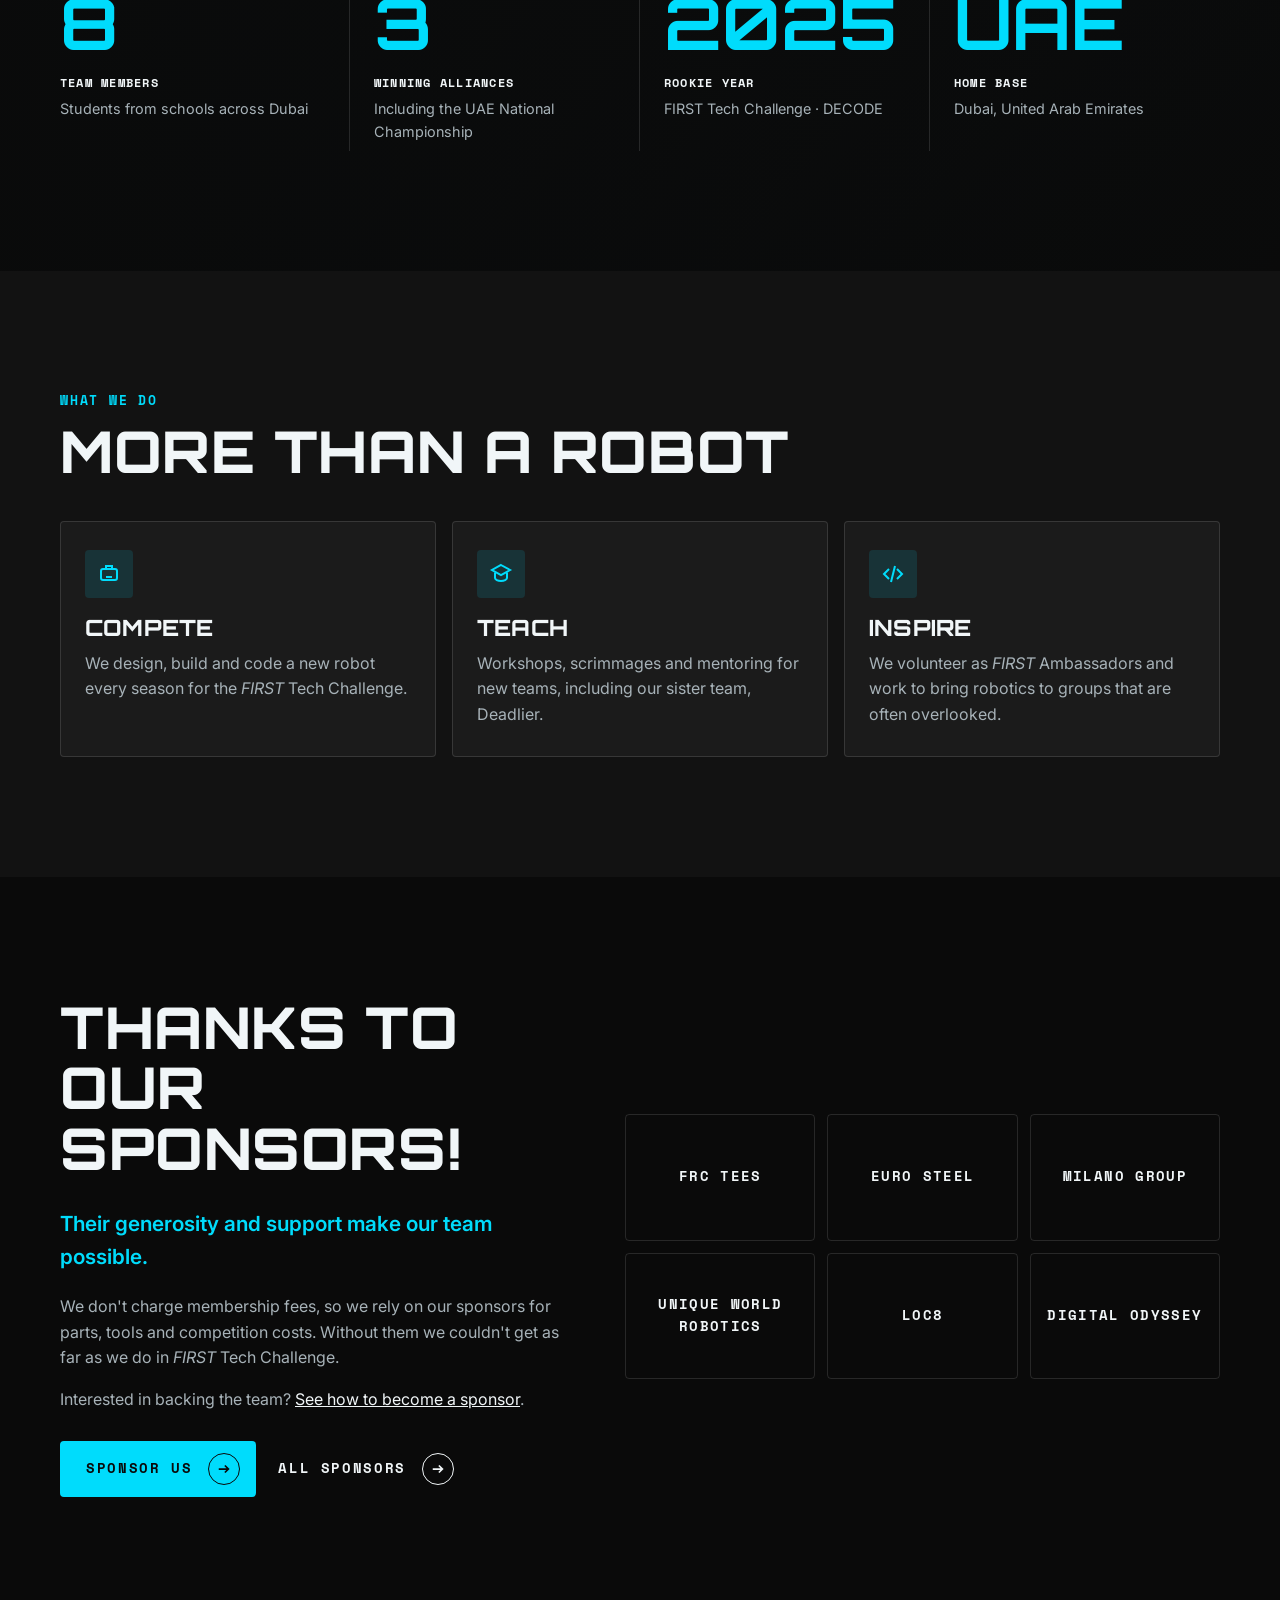
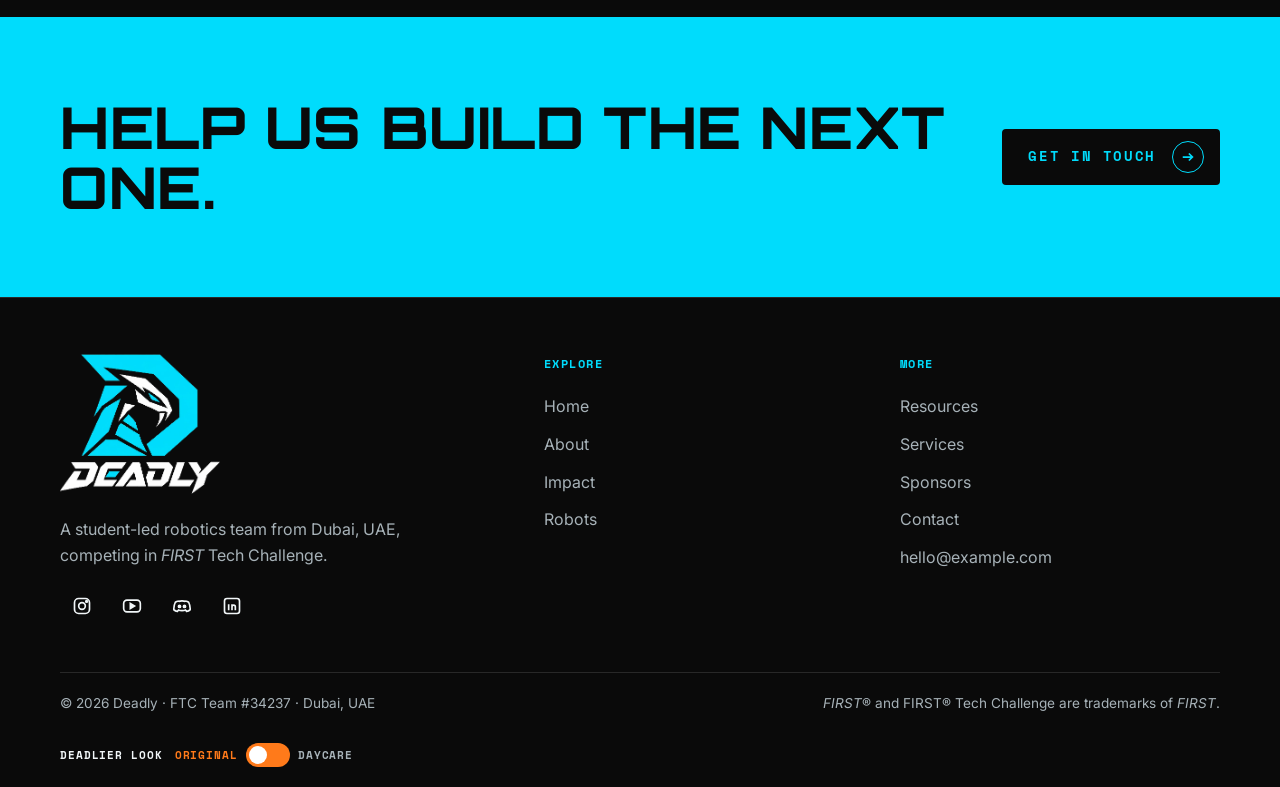
==== commit 50768028: "Bring back the Deadlier look switch at the bottom of the home page Restores the daycare look and the" ====
--- a/index.html
+++ b/index.html
@@ -138,6 +138,8 @@
   </main>
 
   <div data-include="footer"></div>
+  <!-- Switches the Deadlier pages between the original orange look and the daycare look -->
+  <div class="look-toggle" data-look-toggle></div>
   <script src="assets/js/site.js"></script>
   <script src="assets/js/hero.js"></script>
 </body>
--- a/assets/css/style.css
+++ b/assets/css/style.css
@@ -682,8 +682,11 @@
 }
 
 /* ---------- Deadlier theme (sister team) ----------
-   Pages with <html data-team="deadlier"> swap the cyan accent for orange
-   and use the orange logo files (logo-deadlier.png, logo-full-deadlier.png). */
+   Pages with <html data-team="deadlier"> use Deadlier's colors. There are
+   two looks, picked by DEADLIER.look in assets/js/site.js:
+   - "orange":  orange accent with the orange dragon logo
+   - "daycare": crayon colors (no orange), Fredoka headings, rounder
+                corners and the duckling logo (*-daycare.png) */
 
 [data-team="deadlier"] {
   --cyan: #ff7a1a;
@@ -693,6 +696,113 @@
   --tint: #331905;
 }
 
+[data-team="deadlier"][data-look="daycare"] {
+  --red: #ff5a5f;
+  --yellow: #ffd23f;
+  --green: #3ccf6e;
+  --blue: #3a9bff;
+  --purple: #b07cff;
+  --rainbow: linear-gradient(90deg, var(--red), var(--purple), var(--blue), var(--green), var(--yellow));
+
+  --cyan: var(--yellow);
+  --cyan-bright: #ffe27a;
+  --cyan-deep: #d9a900;
+  --cyan-rgb: 255, 210, 63;
+  --tint: #2e2606;
+  --font-display: "Fredoka", "Arial Rounded MT Bold", sans-serif;
+  --radius: 16px;
+}
+
+/* Each repeated item picks the next crayon */
+[data-team="deadlier"][data-look="daycare"] :is(.card, .stat, .timeline li, .eyebrow):nth-child(5n+1) { --c: var(--red); }
+[data-team="deadlier"][data-look="daycare"] :is(.card, .stat, .timeline li, .eyebrow):nth-child(5n+2) { --c: var(--yellow); }
+[data-team="deadlier"][data-look="daycare"] :is(.card, .stat, .timeline li, .eyebrow):nth-child(5n+3) { --c: var(--green); }
+[data-team="deadlier"][data-look="daycare"] :is(.card, .stat, .timeline li, .eyebrow):nth-child(5n+4) { --c: var(--blue); }
+[data-team="deadlier"][data-look="daycare"] :is(.card, .stat, .timeline li, .eyebrow):nth-child(5n) { --c: var(--purple); }
+
+[data-team="deadlier"][data-look="daycare"] h1, [data-team="deadlier"][data-look="daycare"] h2, [data-team="deadlier"][data-look="daycare"] h3 {
+  font-weight: 700; letter-spacing: 0.02em;
+}
+[data-team="deadlier"][data-look="daycare"] .accent {
+  background: var(--rainbow); -webkit-background-clip: text; background-clip: text; color: transparent;
+}
+[data-team="deadlier"][data-look="daycare"] .eyebrow { color: var(--c, var(--yellow)); }
+[data-team="deadlier"][data-look="daycare"] .section:nth-of-type(6n+2) .eyebrow { color: var(--green); }
+[data-team="deadlier"][data-look="daycare"] .section:nth-of-type(6n+3) .eyebrow { color: var(--blue); }
+[data-team="deadlier"][data-look="daycare"] .section:nth-of-type(6n+4) .eyebrow { color: var(--purple); }
+[data-team="deadlier"][data-look="daycare"] .section:nth-of-type(6n+5) .eyebrow { color: var(--red); }
+
+[data-team="deadlier"][data-look="daycare"] .btn { border-radius: 999px; background: var(--yellow); border-color: var(--yellow); }
+[data-team="deadlier"][data-look="daycare"] .btn:hover { background: var(--green); border-color: var(--green); }
+[data-team="deadlier"][data-look="daycare"] .btn--outline, [data-team="deadlier"][data-look="daycare"] .btn--ghost { background: transparent; }
+[data-team="deadlier"][data-look="daycare"] .btn--outline { border-color: var(--blue); }
+[data-team="deadlier"][data-look="daycare"] .btn--outline:hover { background: var(--blue); border-color: var(--blue); }
+[data-team="deadlier"][data-look="daycare"] .btn--ghost { border-color: transparent; }
+[data-team="deadlier"][data-look="daycare"] .btn--ghost:hover { color: var(--green); }
+
+[data-team="deadlier"][data-look="daycare"] .page-hero {
+  background:
+    radial-gradient(circle at 88% 10%, rgba(58, 155, 255, 0.25), transparent 30%),
+    radial-gradient(circle at 70% 85%, rgba(255, 210, 63, 0.18), transparent 28%),
+    radial-gradient(circle at 98% 70%, rgba(255, 90, 95, 0.2), transparent 25%),
+    radial-gradient(circle at 55% 20%, rgba(60, 207, 110, 0.14), transparent 25%),
+    var(--black);
+  border-bottom: 0;
+  position: relative;
+}
+[data-team="deadlier"][data-look="daycare"] .page-hero::after,
+[data-team="deadlier"][data-look="daycare"] .cta-band::before {
+  content: ""; display: block; height: 6px; background: var(--rainbow);
+}
+[data-team="deadlier"][data-look="daycare"] .page-hero::after { position: absolute; left: 0; right: 0; bottom: 0; }
+
+[data-team="deadlier"][data-look="daycare"] .card { border-top: 4px solid var(--c, var(--yellow)); }
+[data-team="deadlier"][data-look="daycare"] .card:hover { border-color: var(--c, var(--yellow)); transform: translateY(-4px) rotate(-0.6deg); }
+[data-team="deadlier"][data-look="daycare"] .card .icon { background: color-mix(in srgb, var(--c, var(--yellow)) 18%, transparent); color: var(--c, var(--yellow)); border-radius: 50%; }
+[data-team="deadlier"][data-look="daycare"] .card .tag { color: var(--c, var(--yellow)); }
+[data-team="deadlier"][data-look="daycare"] .member .photo {
+  background: linear-gradient(135deg, color-mix(in srgb, var(--c) 35%, #111), #111);
+  color: var(--c);
+}
+[data-team="deadlier"][data-look="daycare"] .member .role { color: var(--c); }
+
+[data-team="deadlier"][data-look="daycare"] .stat-value { color: var(--c, var(--yellow)); }
+[data-team="deadlier"][data-look="daycare"] .timeline li::before { background: var(--c, var(--yellow)); }
+[data-team="deadlier"][data-look="daycare"] .timeline .when { color: var(--c, var(--yellow)); }
+[data-team="deadlier"][data-look="daycare"] .mission { border-left-color: var(--green); color: var(--yellow); }
+
+[data-team="deadlier"][data-look="daycare"] .cta-band { background: var(--yellow); padding-top: 0; }
+[data-team="deadlier"][data-look="daycare"] .cta-band::before { margin-bottom: clamp(48px, 9vw, 80px); }
+[data-team="deadlier"][data-look="daycare"] .cta-band .btn { color: var(--yellow); background: var(--black); border-color: var(--black); }
+
+[data-look="daycare"] .team-switch a.deadlier { --tab: 255, 210, 63; }
+[data-look="daycare"] .team-switch a.deadlier::before { background: conic-gradient(var(--red), var(--yellow), var(--green), var(--blue), var(--purple), var(--red)); }
+[data-team="deadlier"][data-look="daycare"] .nav-links a::after { background: var(--yellow); }
+
+/* ---------- Deadlier look switch (bottom left corner of the home page) ---------- */
+
+.look-toggle {
+  display: flex; align-items: center; gap: 8px;
+  max-width: var(--max); margin: 0 auto; padding: 0 var(--gutter) 20px;
+  font-family: var(--font-mono); font-size: 0.7rem; font-weight: 700;
+  letter-spacing: 0.08em; text-transform: uppercase; color: var(--muted);
+}
+.look-toggle-label { color: var(--text); margin-right: 4px; }
+.look-toggle-opt { transition: color 0.2s; }
+.look-toggle-opt.is-on[data-opt="orange"] { color: #ff7a1a; }
+.look-toggle-opt.is-on[data-opt="daycare"] { color: #ffd23f; }
+.look-switch {
+  position: relative; width: 44px; height: 24px; flex: none;
+  border: 0; border-radius: 999px; padding: 0; cursor: pointer;
+  background: #ff7a1a;
+}
+.look-switch[aria-checked="true"] { background: linear-gradient(90deg, #ff5a5f, #b07cff, #3a9bff, #3ccf6e, #ffd23f); }
+.look-switch .knob {
+  position: absolute; top: 3px; left: 3px; width: 18px; height: 18px;
+  border-radius: 50%; background: #fff; transition: transform 0.2s;
+}
+.look-switch[aria-checked="true"] .knob { transform: translateX(20px); }
+
 /* ---------- Placeholder marker (remove once real content is in) ---------- */
 
 .todo {
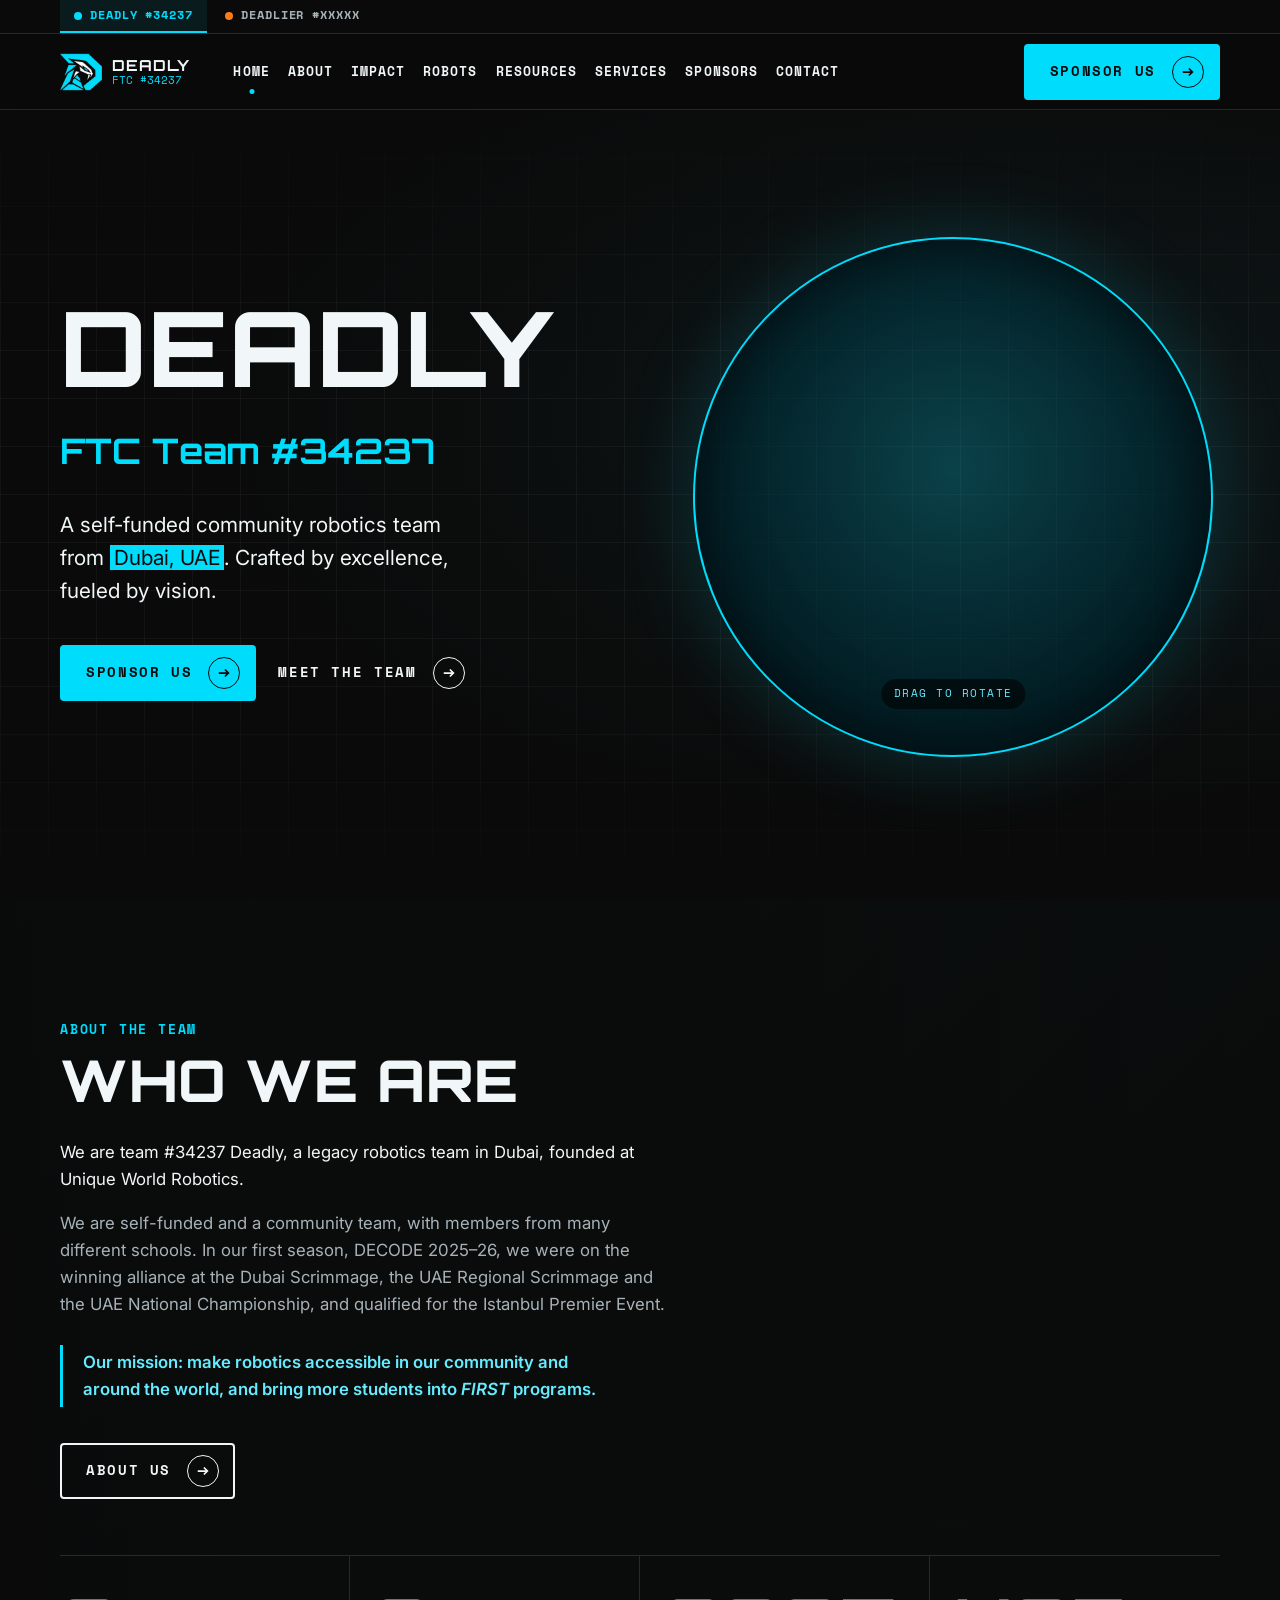
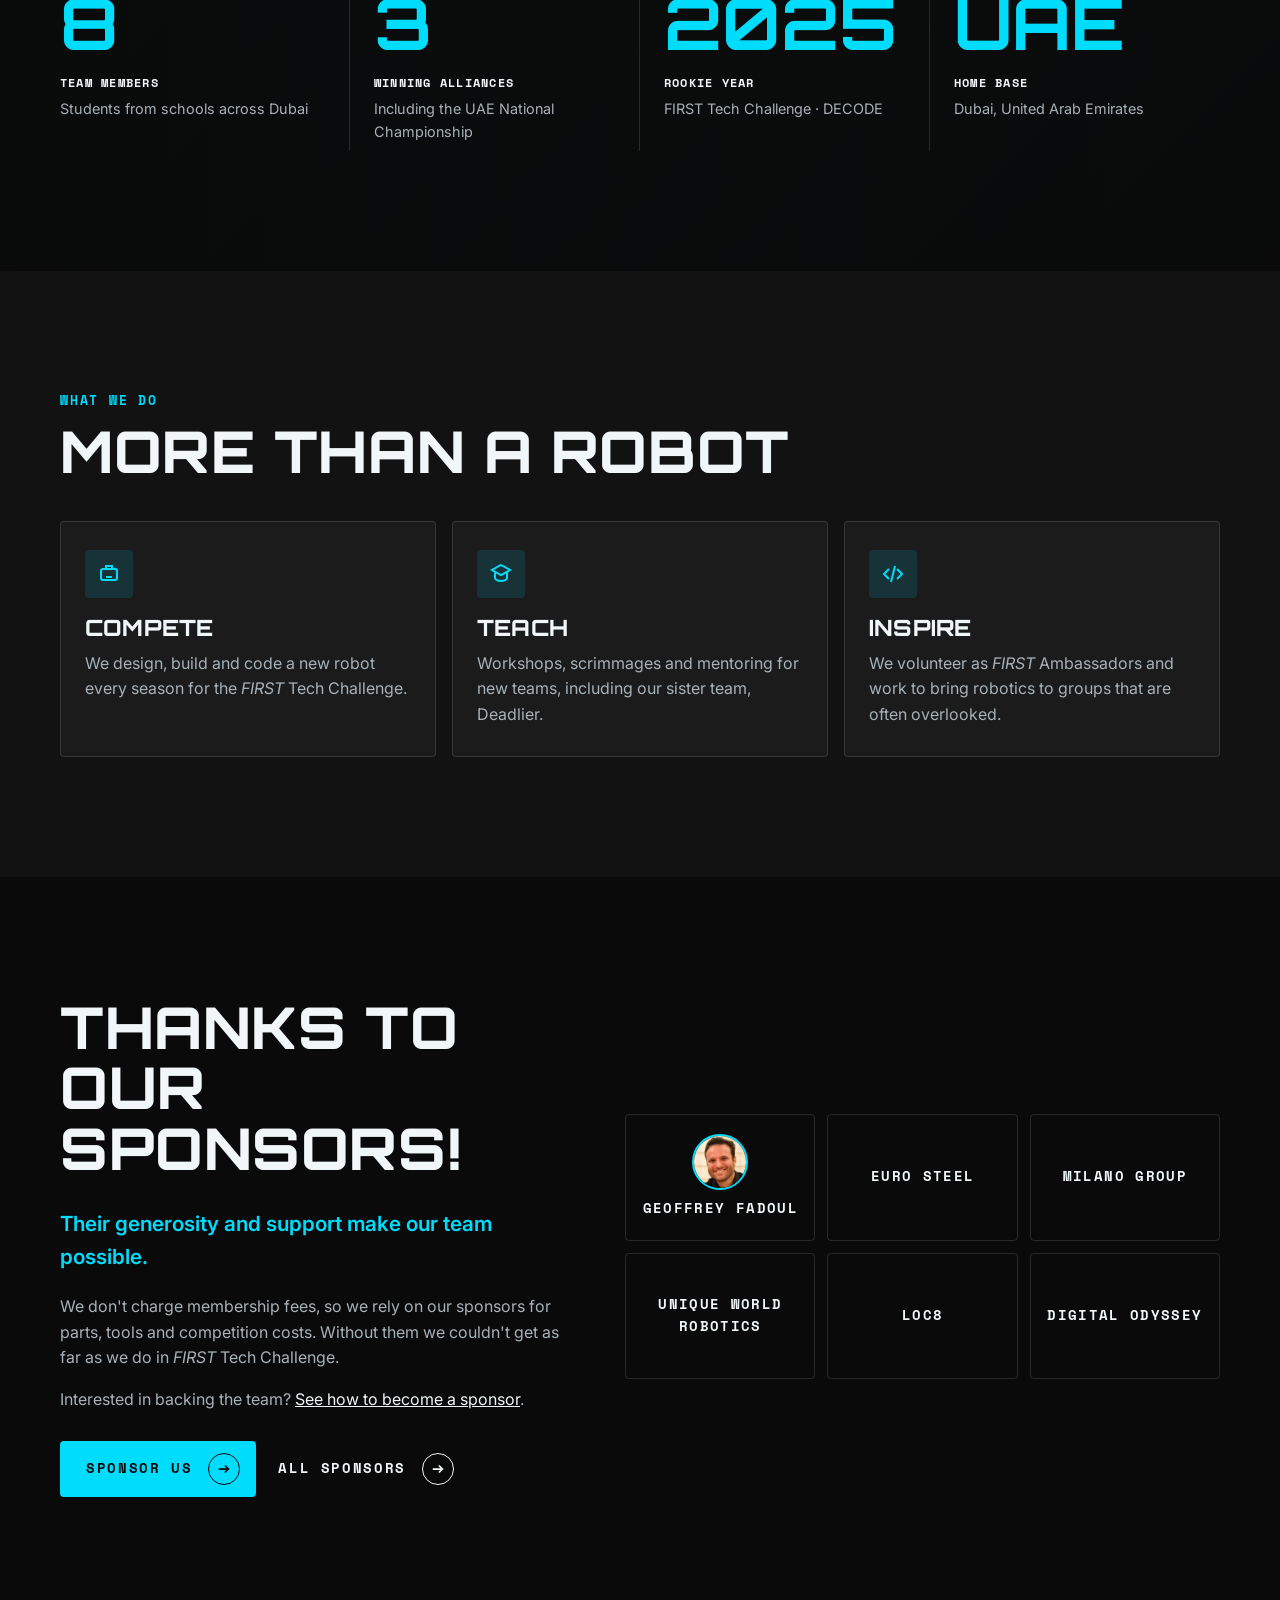
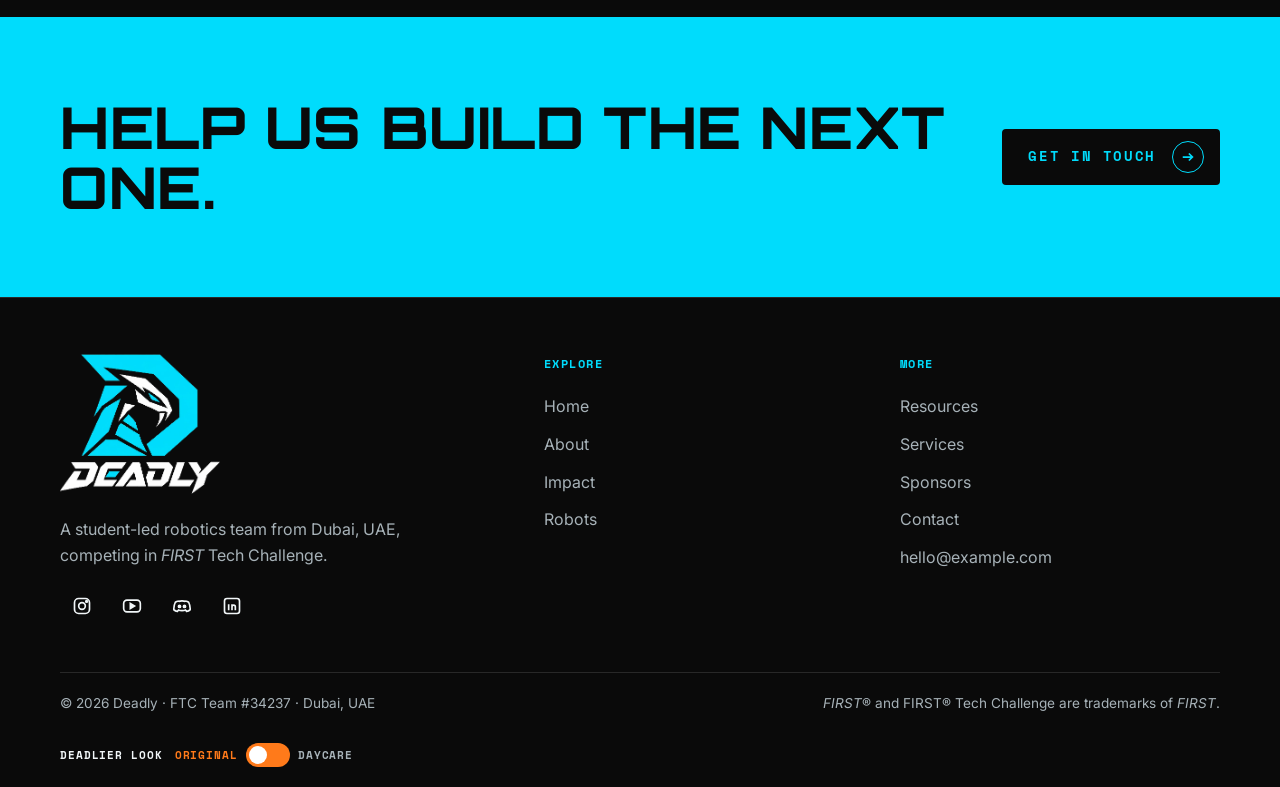
==== commit fb570ba8: "Replace FRC Tees with Geoffrey Fadoul in the sponsor grids Shows Geoffrey Fadoul with a round photo " ====
--- a/index.html
+++ b/index.html
@@ -119,7 +119,10 @@
         </div>
         <!-- TODO: swap each name for a logo: <a class="sponsor-slot" href="..."><img src="assets/img/sponsors/name.png" alt="Sponsor name"></a> -->
         <div class="sponsor-grid reveal">
-          <span class="sponsor-slot sponsor-slot--name">FRC Tees</span>
+          <span class="sponsor-slot sponsor-slot--name sponsor-slot--person">
+            <img src="assets/img/sponsors/geoffrey-fadoul.jpg" alt="Geoffrey Fadoul" width="120" height="120">
+            Geoffrey Fadoul
+          </span>
           <span class="sponsor-slot sponsor-slot--name">Euro Steel</span>
           <span class="sponsor-slot sponsor-slot--name">Milano Group</span>
           <span class="sponsor-slot sponsor-slot--name">Unique World Robotics</span>
--- a/assets/css/style.css
+++ b/assets/css/style.css
@@ -528,6 +528,12 @@
   border-style: solid; border-color: var(--line);
   color: var(--text); font-size: 0.85rem; font-weight: 700;
 }
+/* a person rather than a company: round photo with the name under it */
+.sponsor-slot--person { align-content: center; gap: 8px; }
+.sponsor-slot.sponsor-slot--person img {
+  width: clamp(48px, 34%, 96px); height: auto; max-height: none; aspect-ratio: 1; object-fit: cover;
+  border-radius: 50%; border: 2px solid var(--cyan); filter: none;
+}
 .sponsor-slot img { max-height: 70%; width: auto; filter: grayscale(1) brightness(1.6); transition: filter 0.2s; }
 .sponsor-slot:hover img { filter: none; }
 
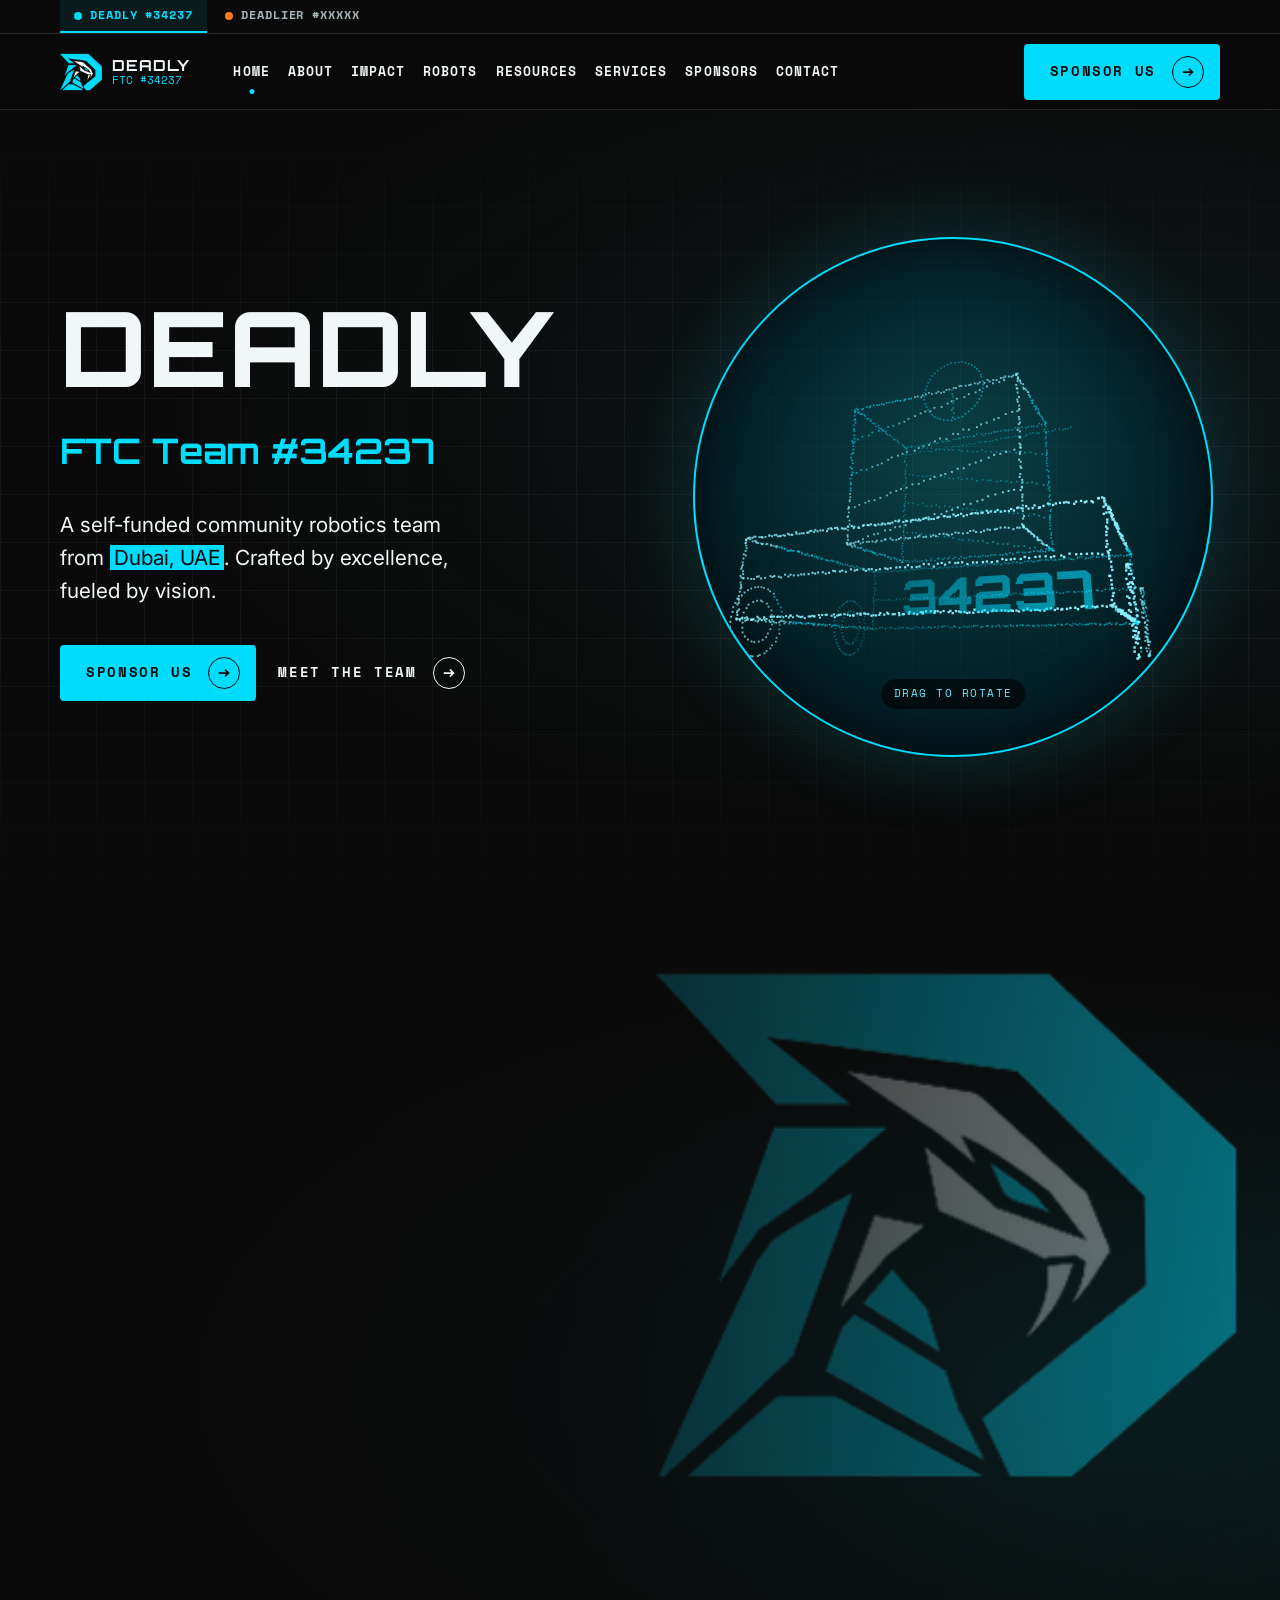
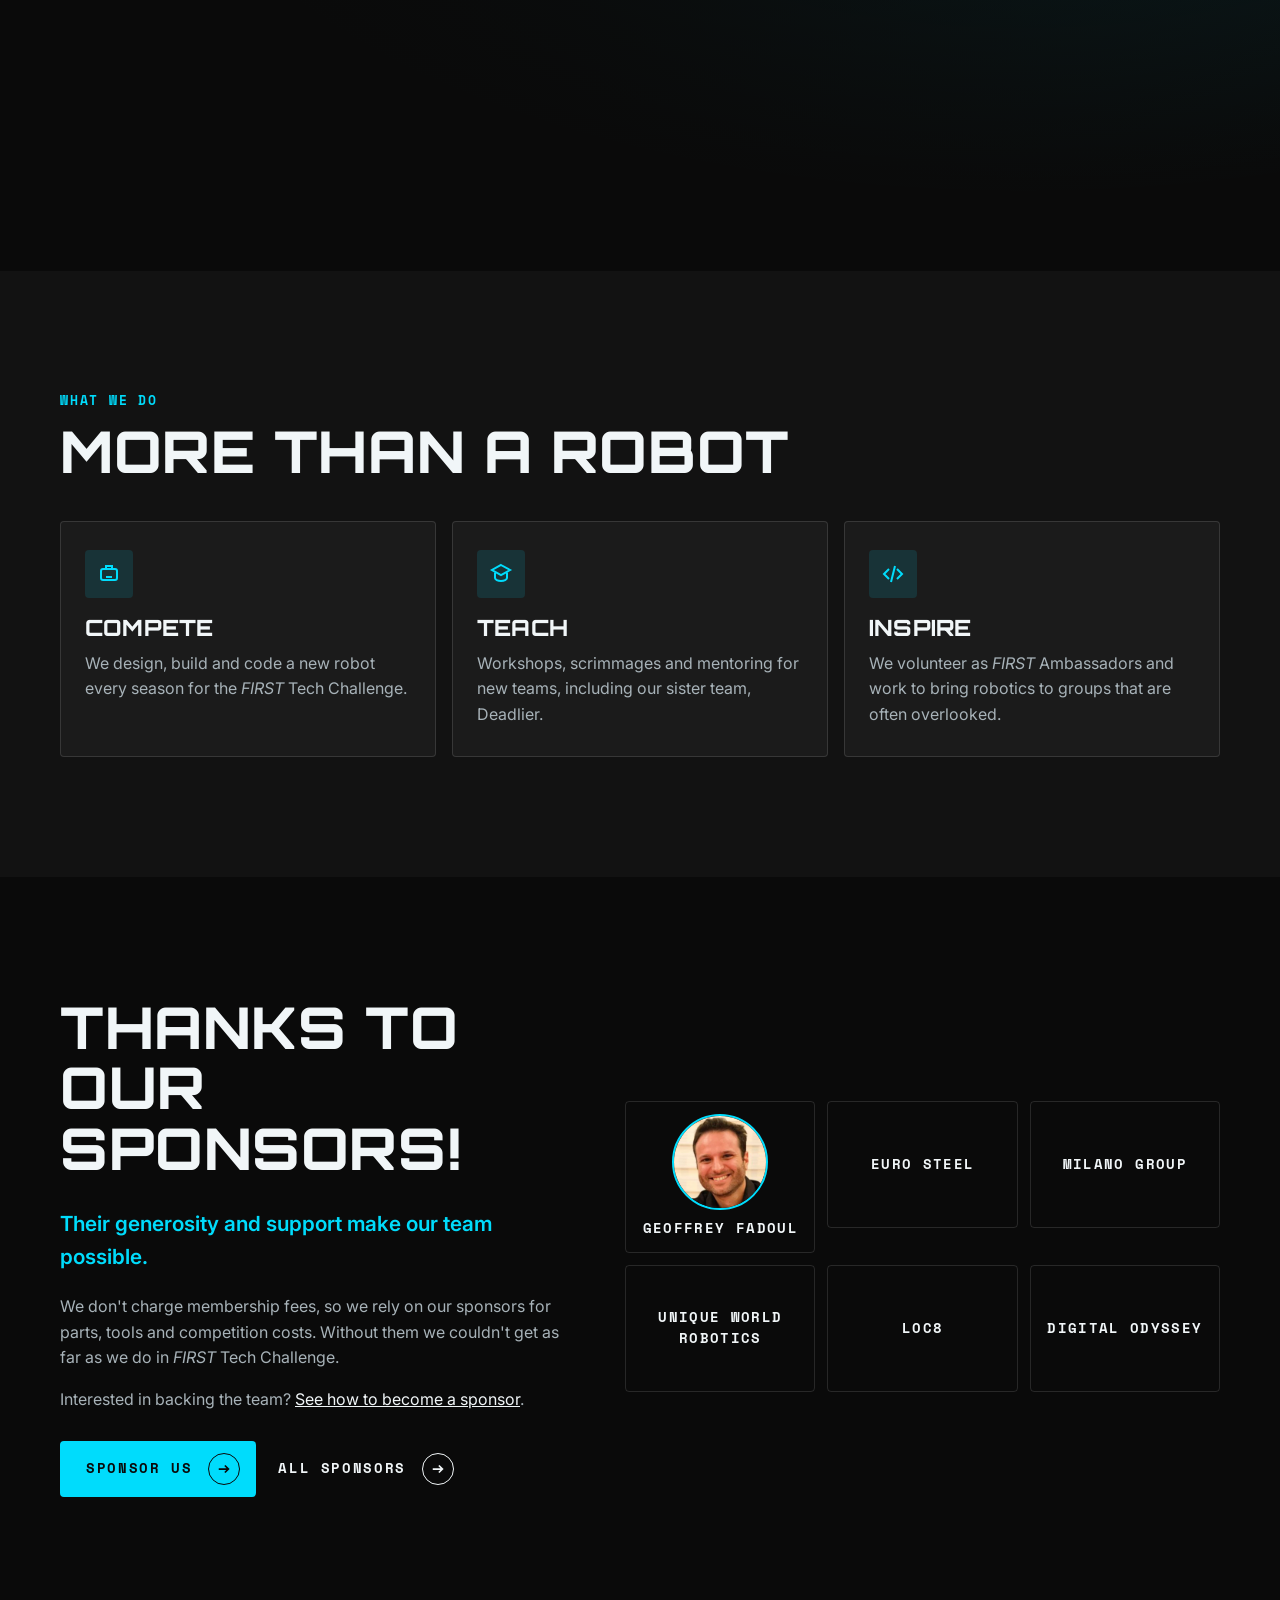
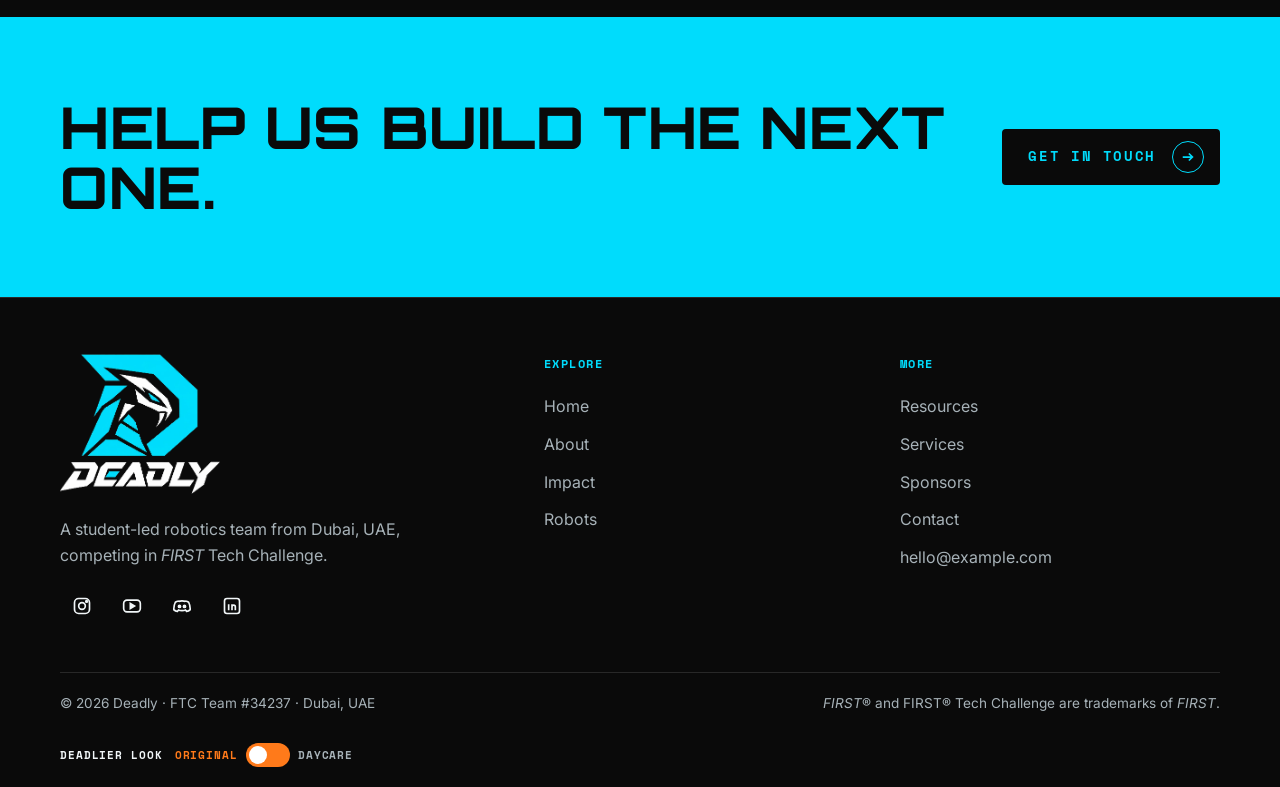
==== commit b7a2095d: "Put the Deadly logo behind the home page Who we are section Shows the Deadly logo large and faded be" ====
--- a/index.html
+++ b/index.html
@@ -40,8 +40,8 @@
     </section>
 
     <!-- WHO WE ARE -->
-    <!-- For a background photo: <section class="section section--photo" style="--section-photo: url('assets/img/team.jpg')"> -->
-    <section class="section section--photo">
+    <section class="section section--logo">
+      <div class="section-logo-bg" aria-hidden="true"></div>
       <div class="container">
         <div class="prose reveal">
           <span class="eyebrow">About the team</span>
--- a/assets/css/style.css
+++ b/assets/css/style.css
@@ -392,6 +392,25 @@
   filter: saturate(0.6);
 }
 
+/* Section with the big Deadly logo faded in behind it (home page "Who we are") */
+.section--logo { isolation: isolate; overflow: hidden; background: var(--black); }
+.section-logo-bg {
+  position: absolute; inset: 0; z-index: -2;
+  background: url("../img/logo.png") no-repeat right -12% top 40px / min(78vw, 360px) auto;
+  opacity: 0.22;
+}
+@media (min-width: 960px) {
+  /* sits beside the text, above the stats row */
+  .section-logo-bg { background-position: right 6% top 9%; background-size: auto 60%; opacity: 0.55; }
+}
+/* darken toward the text so it stays readable */
+.section--logo::after {
+  content: ""; position: absolute; inset: 0; z-index: -1;
+  background:
+    linear-gradient(90deg, rgba(10, 10, 10, 0.95) 0%, rgba(10, 10, 10, 0.75) 45%, rgba(10, 10, 10, 0.15) 100%),
+    radial-gradient(ellipse at 80% 50%, rgba(var(--cyan-rgb), 0.12), transparent 60%);
+}
+
 .section-head { max-width: 760px; margin-bottom: 40px; }
 
 .prose { max-width: 620px; }
@@ -509,6 +528,7 @@
 @media (min-width: 640px) { .sponsor-grid { grid-template-columns: repeat(3, 1fr); } }
 
 .sponsor-slot {
+  min-width: 0;
   aspect-ratio: 3 / 2;
   display: grid; place-items: center;
   border: 1px dashed rgba(var(--cyan-rgb), 0.4);
@@ -531,7 +551,7 @@
 /* a person rather than a company: round photo with the name under it */
 .sponsor-slot--person { align-content: center; gap: 8px; }
 .sponsor-slot.sponsor-slot--person img {
-  width: clamp(48px, 34%, 96px); height: auto; max-height: none; aspect-ratio: 1; object-fit: cover;
+  width: clamp(48px, 13vw, 96px); height: auto; max-height: none; aspect-ratio: 1; object-fit: cover;
   border-radius: 50%; border: 2px solid var(--cyan); filter: none;
 }
 .sponsor-slot img { max-height: 70%; width: auto; filter: grayscale(1) brightness(1.6); transition: filter 0.2s; }
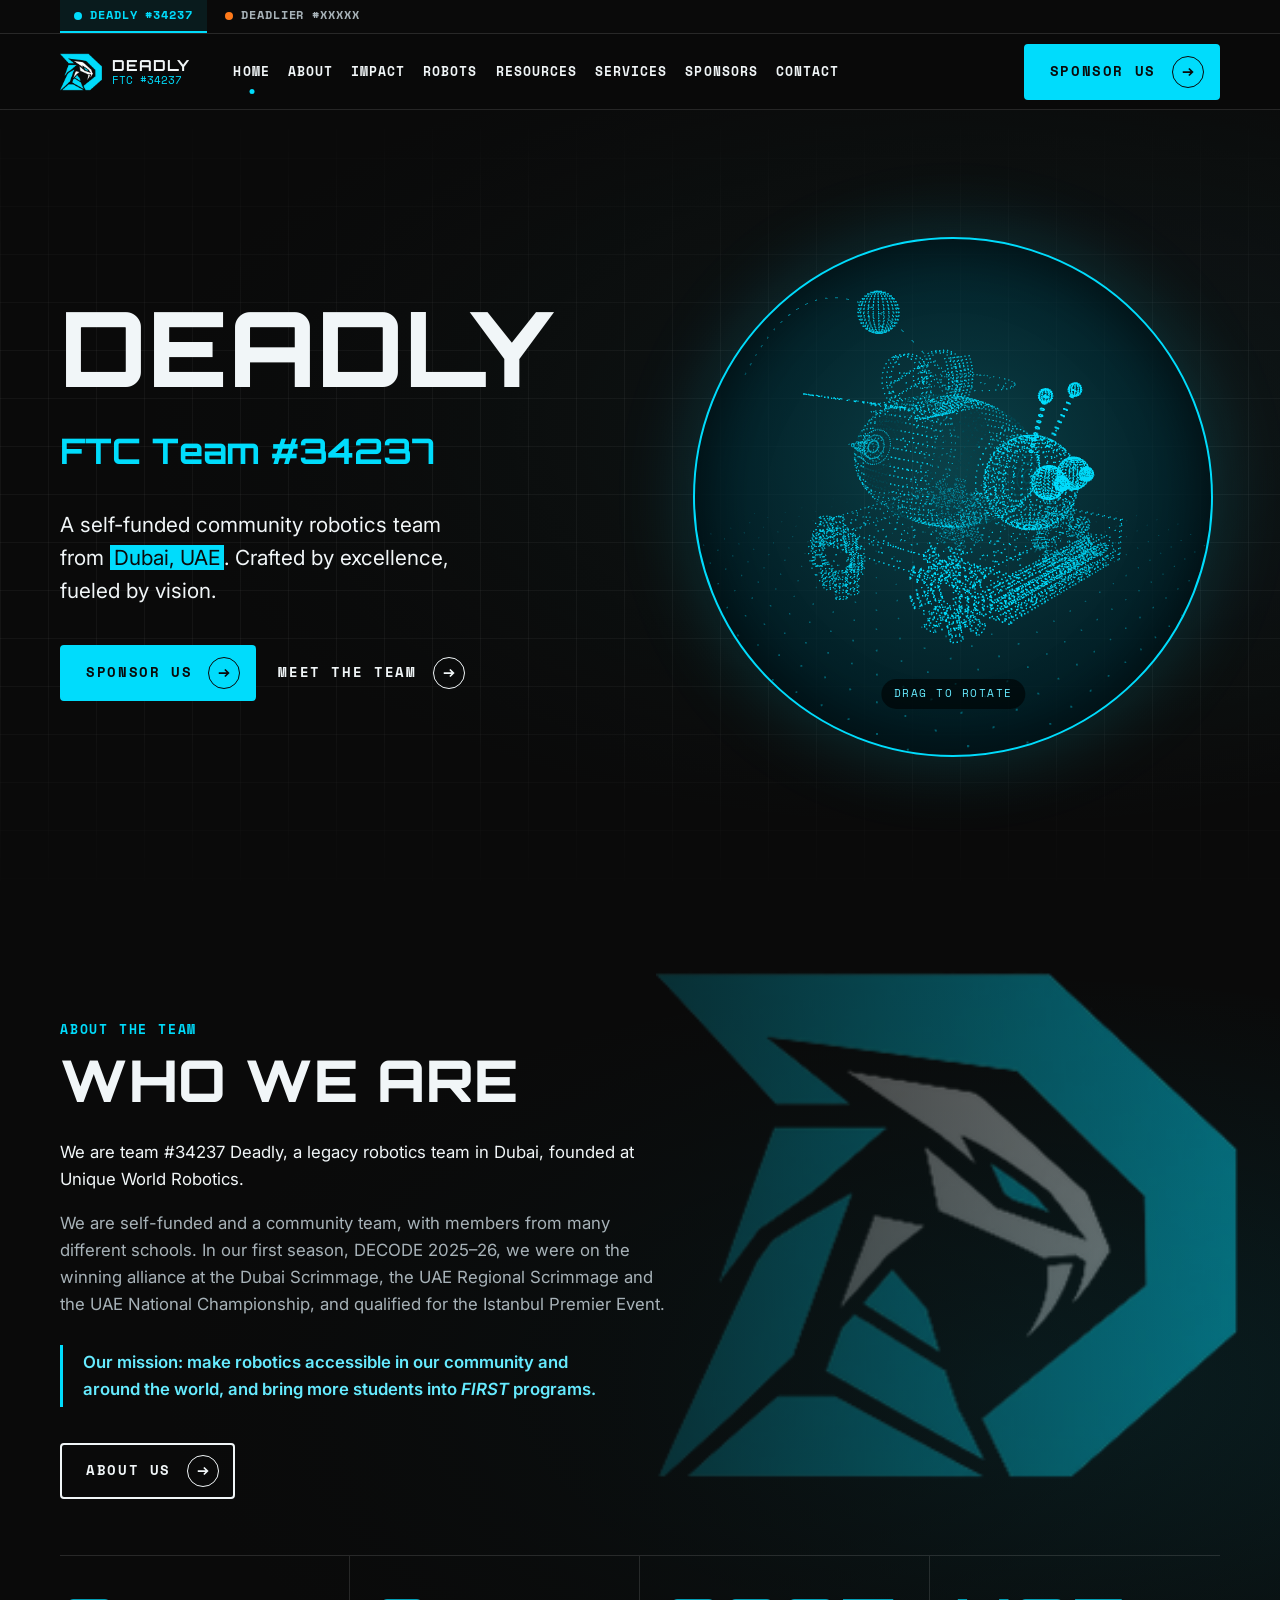
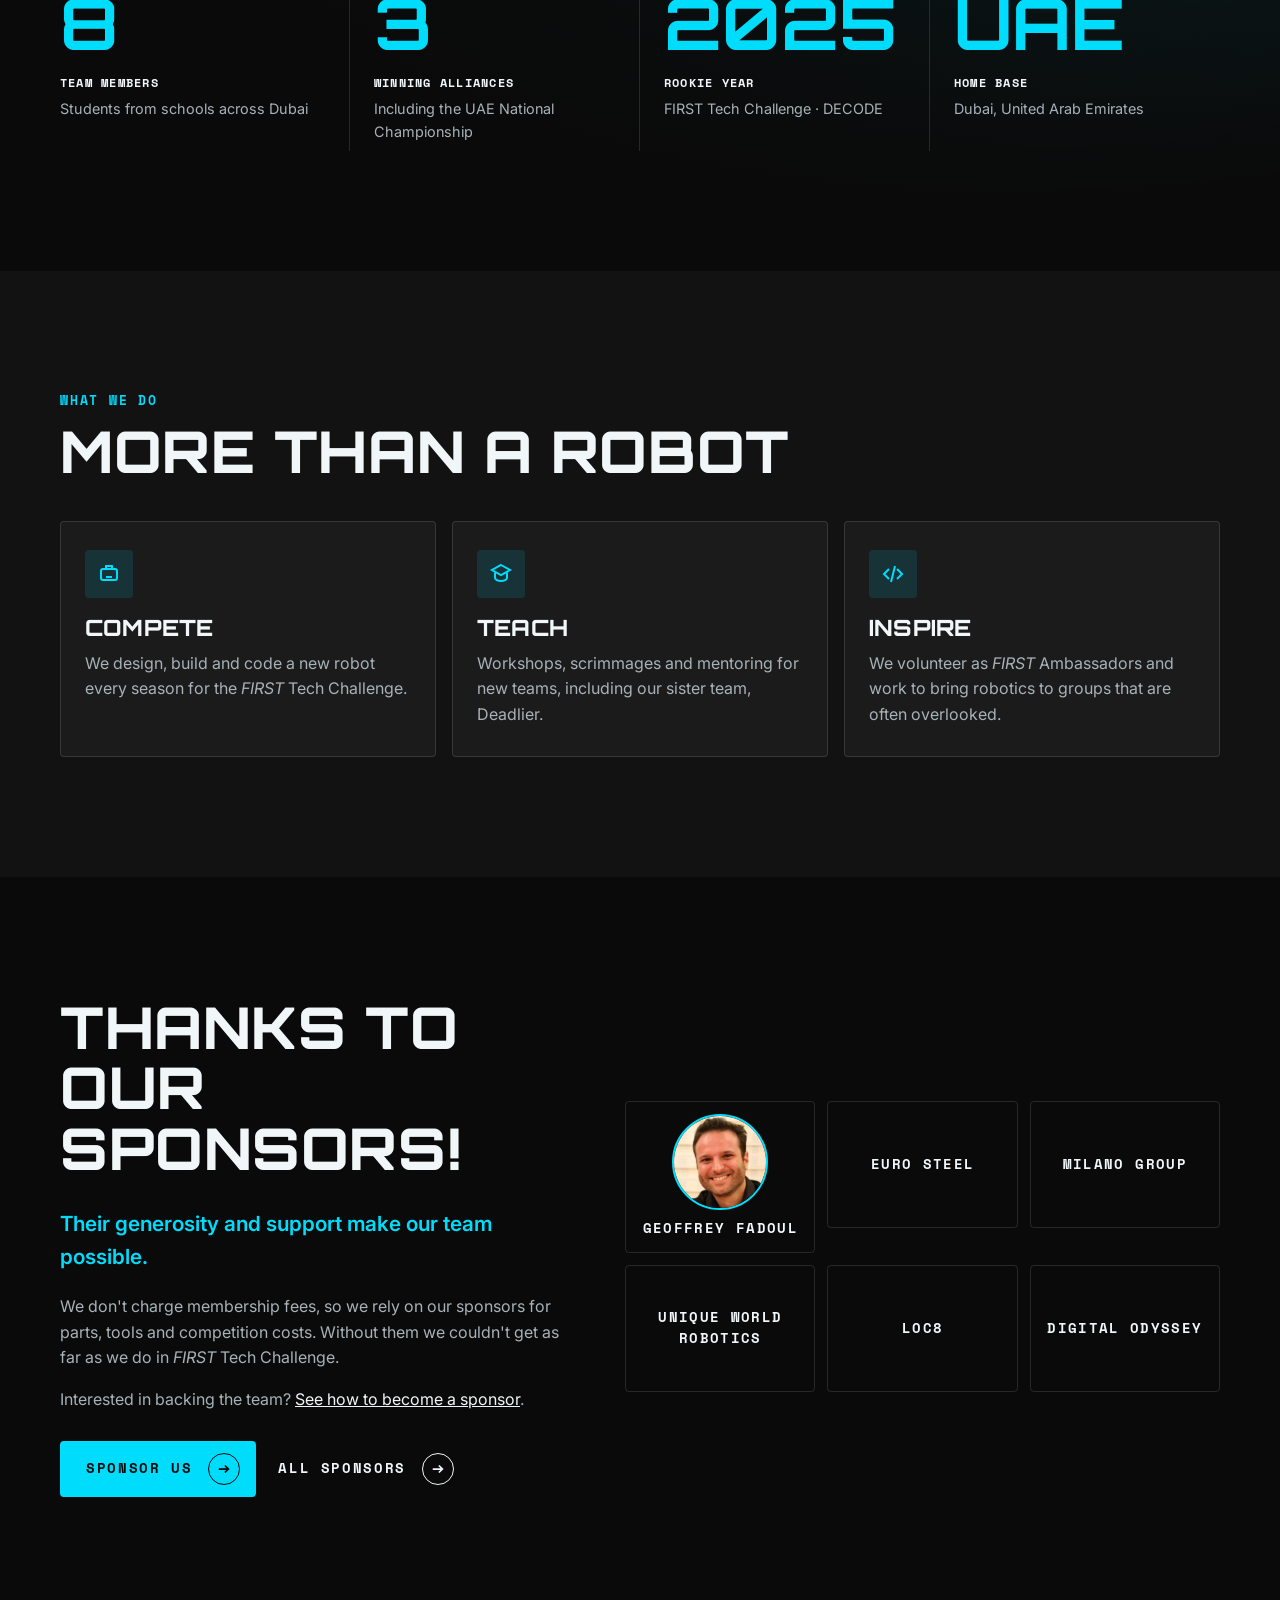
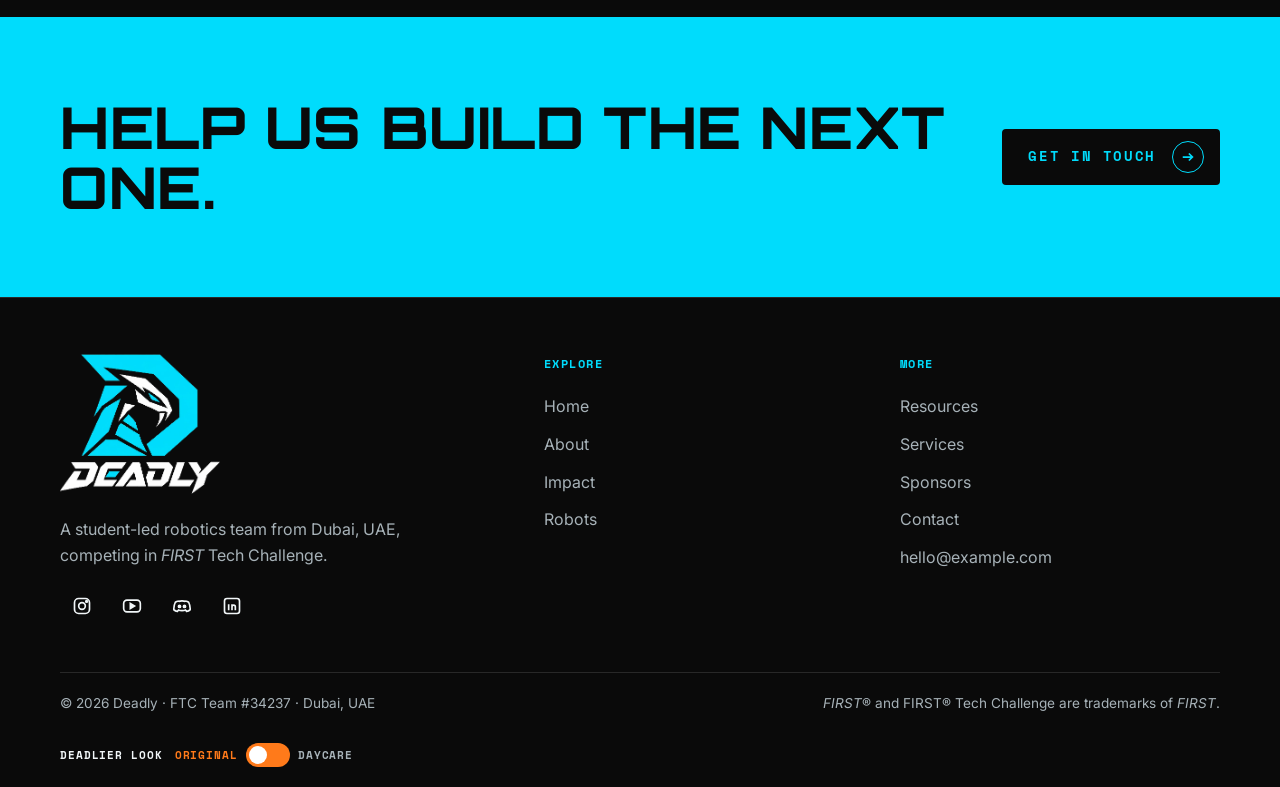
==== commit 04a40a20: "Show Buzzbot as the home page 3D robot and add a logo background on Deadlier Replaces the point-clou" ====
--- a/index.html
+++ b/index.html
@@ -33,7 +33,7 @@
           </div>
         </div>
         <div class="hero-visual">
-          <canvas id="robot-cloud" aria-label="Rotating 3D point-cloud model of a robot showing team number 34237" role="img"></canvas>
+          <canvas id="robot-3d" aria-label="Rotating 3D model of Buzzbot, a bee-shaped FTC robot with an intake, flywheel shooter and wings" role="img"></canvas>
           <span class="hint">Drag to rotate</span>
         </div>
       </div>
@@ -144,6 +144,9 @@
   <!-- Switches the Deadlier pages between the original orange look and the daycare look -->
   <div class="look-toggle" data-look-toggle></div>
   <script src="assets/js/site.js"></script>
+  <!-- three.js r128 (MIT), kept in the repo so the 3D robot doesn't depend on a CDN -->
+  <script src="assets/js/vendor/three.min.js"></script>
+  <script src="assets/js/vendor/OrbitControls.js"></script>
   <script src="assets/js/hero.js"></script>
 </body>
 </html>
--- a/assets/css/style.css
+++ b/assets/css/style.css
@@ -403,6 +403,9 @@
   /* sits beside the text, above the stats row */
   .section-logo-bg { background-position: right 6% top 9%; background-size: auto 60%; opacity: 0.55; }
 }
+/* Deadlier pages show Deadlier's own logo (the duckling with the daycare look) */
+[data-team="deadlier"] .section-logo-bg { background-image: url("../img/logo-deadlier.png"); }
+[data-team="deadlier"][data-look="daycare"] .section-logo-bg { background-image: url("../img/logo-deadlier-daycare.png"); }
 /* darken toward the text so it stays readable */
 .section--logo::after {
   content: ""; position: absolute; inset: 0; z-index: -1;
